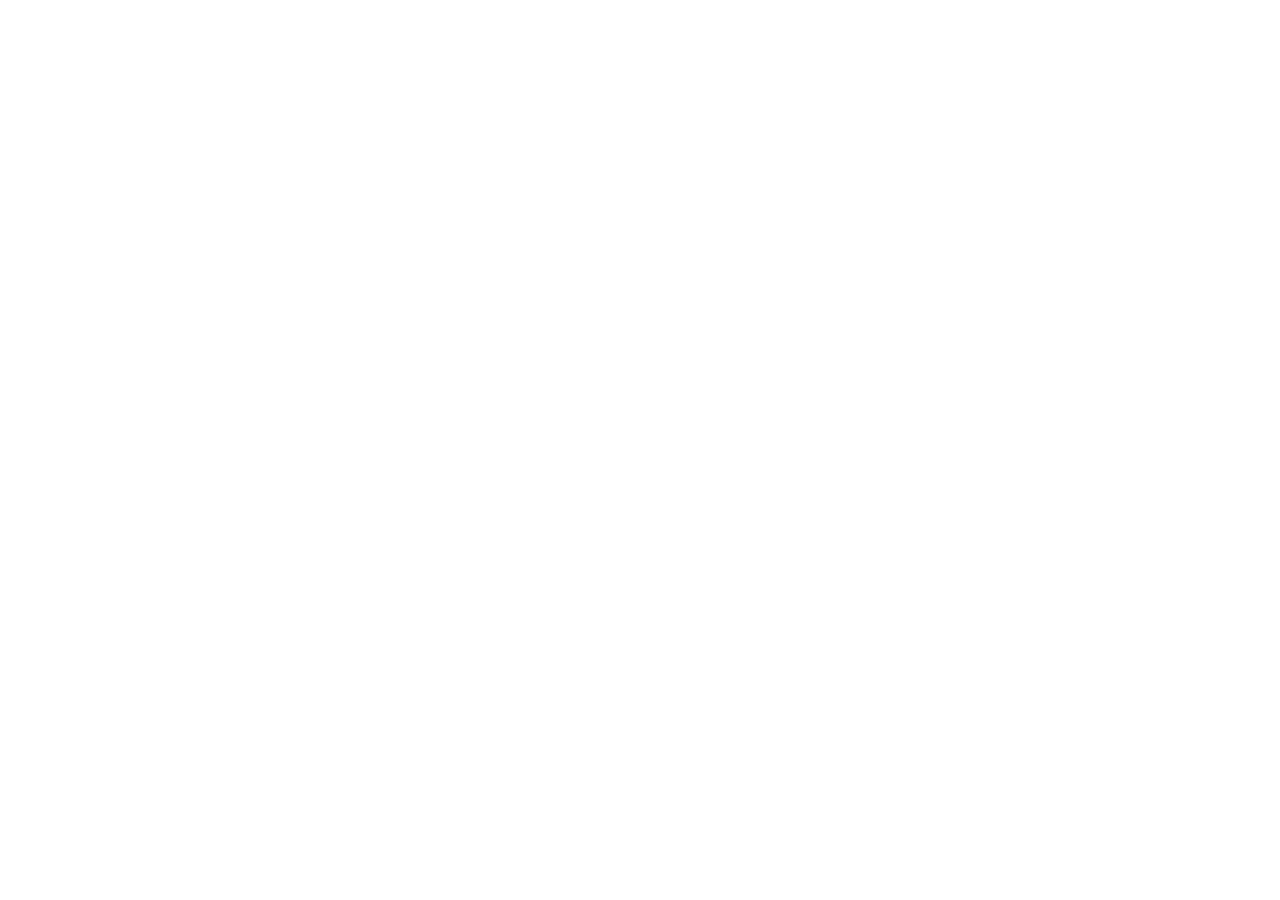
==== index.html @ b5f48799 "Initial commit" ====
<!DOCTYPE html>
<html lang="en">
  <head>
    <meta charset="UTF-8" />
    <meta name="viewport" content="width=device-width, initial-scale=1.0" />
    <!-- CSS -->
    <link rel="stylesheet" href="./css/main.css" />
    <title>Document</title>
  </head>
  <body>
    <h1 class="visually-hidden">Simple-starter</h1>
    <header class="header">
      <div class="container header__container"></div>
    </header>
    <main>
      <section class="hero">
        <div class="container hero__container"></div>
      </section>
    </main>
    <footer class="footer">
      <div class="container footer__container"></div>
    </footer>
    <script src="./main.js"></script>
  </body>
</html>
---- css/main.css ----
.container{width:100%;max-width:1366px;padding:0 0px;margin:0 auto}::-webkit-scrollbar{width:.45rem}::-webkit-scrollbar-track{background-color:var(--white)}::-webkit-scrollbar-thumb{background-color:var(--black)}:root{--white: #ffffff;--black: #000000}::-moz-selection{background-color:var(--black);color:var(--white)}::selection{background-color:var(--black);color:var(--white)}*,*::before,*::after{border:0;margin:0;padding:0;box-sizing:border-box}h1,h2,h3,h4,h5,h6,p{margin:0;padding:0;font-size:inherit;font-family:inherit}ul,ol,li{margin:0;padding:0;list-style:none;list-style-type:none}a{margin:0;padding:0;text-decoration:none;display:inline-block}html{margin:0;padding:0;height:100%;box-sizing:border-box;scroll-behavior:smooth;-webkit-text-size-adjust:100%}body{margin:0;padding:0;min-width:320px;font-family:Arial,Helvetica,sans-serif;font-weight:400;font-style:normal;font-size:16px;height:100%;line-height:1.5;background-color:var(--white);color:var(--black);overflow-x:hidden;text-rendering:optimizeLegibility;-webkit-font-smoothing:antialiased}.visually-hidden{position:absolute;width:1px;height:1px;padding:0;margin:-1px;overflow:hidden;clip:rect(0 0 0 0);white-space:nowrap;border:0}html{line-height:1.15;-webkit-text-size-adjust:100%}body{margin:0}main{display:block}h1{font-size:2em;margin:.67em 0}hr{box-sizing:content-box;height:0;overflow:visible}pre{font-family:monospace,monospace;font-size:1em}a{background-color:rgba(0,0,0,0)}abbr[title]{border-bottom:none;text-decoration:underline;-webkit-text-decoration:underline dotted;text-decoration:underline dotted}b,strong{font-weight:bolder}code,kbd,samp{font-family:monospace,monospace;font-size:1em}small{font-size:80%}sub,sup{font-size:75%;line-height:0;position:relative;vertical-align:baseline}sub{bottom:-0.25em}sup{top:-0.5em}img{border-style:none}button,input,optgroup,select,textarea{font-family:inherit;font-size:100%;line-height:1.15;margin:0}button,input{overflow:visible}button,select{text-transform:none}button,[type=button],[type=reset],[type=submit]{-webkit-appearance:button}button::-moz-focus-inner,[type=button]::-moz-focus-inner,[type=reset]::-moz-focus-inner,[type=submit]::-moz-focus-inner{border-style:none;padding:0}button:-moz-focusring,[type=button]:-moz-focusring,[type=reset]:-moz-focusring,[type=submit]:-moz-focusring{outline:1px dotted ButtonText}fieldset{padding:.35em .75em .625em}legend{box-sizing:border-box;color:inherit;display:table;max-width:100%;padding:0;white-space:normal}progress{vertical-align:baseline}textarea{overflow:auto}[type=checkbox],[type=radio]{box-sizing:border-box;padding:0}[type=number]::-webkit-inner-spin-button,[type=number]::-webkit-outer-spin-button{height:auto}[type=search]{-webkit-appearance:textfield;outline-offset:-2px}[type=search]::-webkit-search-decoration{-webkit-appearance:none}::-webkit-file-upload-button{-webkit-appearance:button;font:inherit}details{display:block}summary{display:list-item}template{display:none}[hidden]{display:none}/*# sourceMappingURL=main.css.map */
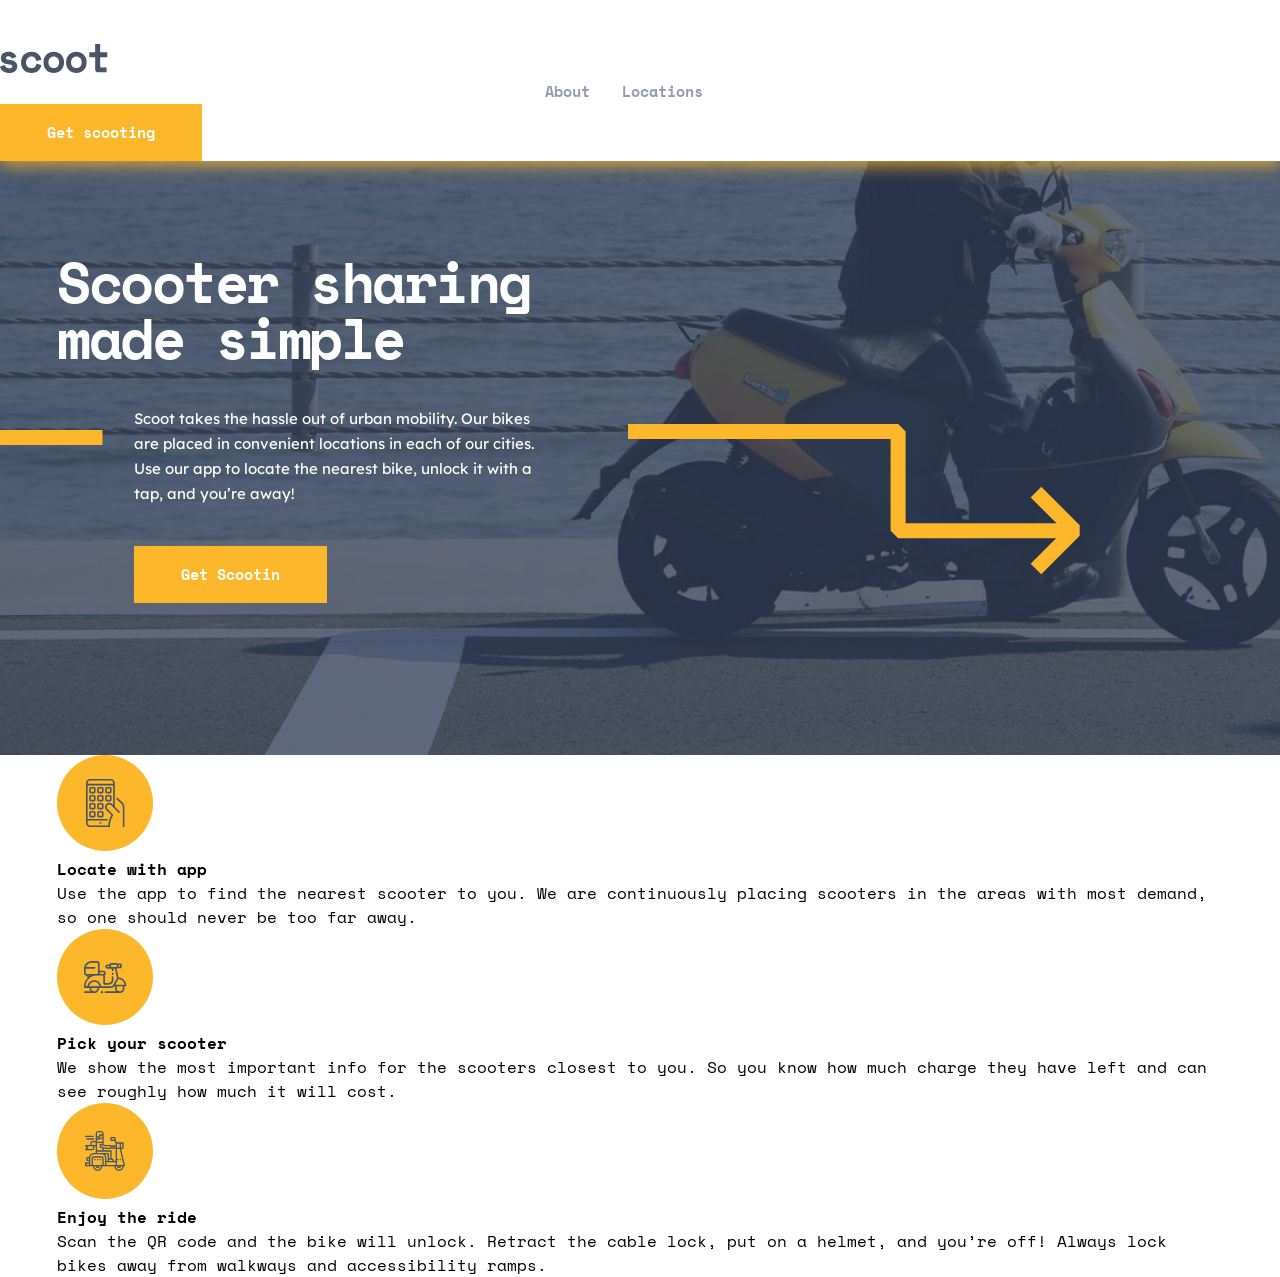
==== commit 1f064757: "first commit (20.02.2026/11:21)" ====
--- a/index.html
+++ b/index.html
@@ -1,20 +1,125 @@
-<!DOCTYPE html>
+<!doctype html>
 <html lang="en">
   <head>
     <meta charset="UTF-8" />
     <meta name="viewport" content="width=device-width, initial-scale=1.0" />
     <!-- CSS -->
     <link rel="stylesheet" href="./css/main.css" />
-    <title>Document</title>
+    <title>scoot</title>
   </head>
   <body>
     <h1 class="visually-hidden">Simple-starter</h1>
     <header class="header">
-      <div class="container header__container"></div>
+      <div class="container header__container">
+        <button class="header__test-button">
+          <img class="header__test-button-icon"
+           src="./icons/open__burger.svg"
+            alt="test__button-image">
+        </button>
+      </div class="header__left-box">
+      <a class="header__logo-link" href="#">
+        <img class="header__logo-image"
+         src="./icons/dark__logo.svg"
+          alt="dark__logo">
+      </a>
+      <nav class="header__nav">
+        <ul class="header__list">
+          <li class="header__lists">
+            <a class="header__links" href="#">
+              <p class="header__links-texts">About</p>
+            </a>
+          </li>
+          <li class="header__lists">
+            <a class="header__links" href="#">
+              <p class="header__links-texts">Locations</p>
+            </a>
+          </li>
+          <li class="header__lists">
+            <a class="header__links" href="#">
+              <p class="header__links-texts"></p>
+            </a>
+          </li>
+        </ul>
+      </nav>
+      <div>
+        <button class="header__button">Get scooting</button>
+        <div class="header__mb-buttons">
+          <button class="header__open-burger">
+            <img class="header__open-burgerr-icon"
+             src="./icons/open__burger.svg" alt="open-burger">
+          </button>
+          <button class="header__close-burger">
+            <img class="header__close-burger-icon" src="./icons/close__burger.svg" alt="close-burger">
+          </button>
+        </div>
+      </div>
+      <div class="header__mb-div">
+        <nav class="header__mb-nav">
+          <ul class="header__mb-list">
+            <li class="header__mb-lists">
+              <a class="header__mb-links" href="#">
+                <p class="header__mb-links-texts">About</p>
+              </a>
+            </li>
+            <li class="header__mb-lists">
+              <a class="header__mb-links" href="#">
+                <p class="header__mb-links-texts">Location</p>
+              </a>
+            </li>
+            <li class="header__mb-lists">
+              <a class="header__mb-links" href="#">
+                <p class="header__mb-links-texts">Careers</p>
+              </a>
+            </li>
+          </ul>
+          <button class="header__mb-button">Get Scootin</button>
+        </nav>
+      </div>
     </header>
     <main>
+      
       <section class="hero">
-        <div class="container hero__container"></div>
+        <div class="container hero__container">
+          <div class="hero__box">
+            <h2 class="hero__title">Scooter sharing made simple</h2>
+            <div class="hero__mini-box">
+              <p class="hero__text">
+                Scoot takes the hassle out of urban mobility. Our bikes are
+                placed in convenient locations in each of our cities. Use our
+                app to locate the nearest bike, unlock it with a tap, and you’re
+                away!
+              </p>
+              <button class="hero__button">Get Scootin</button>
+            </div>
+          </div>
+        </div>
+      </section>
+      <section class="category">
+        <div class="container category__container">
+          <div class="category__box">
+            <img class="category__image" src="./images/Group 8.svg" alt="category__image">
+            <div class="category__mini-boxes">
+              <h4 class="category__title">Locate with app</h4>
+              <p class="category__title-text">Use the app to find the nearest scooter to you. We are continuously placing scooters in the areas with most demand, so one should never be too far away. 
+
+              </p>
+            </div>
+            <div class="category__box">
+            <img class="category__image" src="./images/Group 9.svg" alt="category__image">
+            <div class="category__mini-boxes">
+              <h4 class="category__title">Pick your scooter</h4>
+              <p class="category__title-text">We show the most important info for the scooters closest to you. So you know how much charge they have left and can see roughly how much it will cost.</p>
+            </div>
+            <div class="category__box">
+            <img class="category__image" src="./images/Group 10.svg" alt="category__image">
+            <div class="category__mini-boxes">
+              <h4 class="category__title">Enjoy the ride</h4>
+              <p class="category__title-text">Scan the QR code and the bike will unlock. Retract the cable lock, put on a helmet, and you’re off! Always lock bikes away from walkways and accessibility ramps.</p>
+            </div>
+          </div>
+        </div>
+      
+
       </section>
     </main>
     <footer class="footer">
--- a/css/main.css
+++ b/css/main.css
@@ -1 +1 @@
-.container{width:100%;max-width:1366px;padding:0 0px;margin:0 auto}::-webkit-scrollbar{width:.45rem}::-webkit-scrollbar-track{background-color:var(--white)}::-webkit-scrollbar-thumb{background-color:var(--black)}:root{--white: #ffffff;--black: #000000}::-moz-selection{background-color:var(--black);color:var(--white)}::selection{background-color:var(--black);color:var(--white)}*,*::before,*::after{border:0;margin:0;padding:0;box-sizing:border-box}h1,h2,h3,h4,h5,h6,p{margin:0;padding:0;font-size:inherit;font-family:inherit}ul,ol,li{margin:0;padding:0;list-style:none;list-style-type:none}a{margin:0;padding:0;text-decoration:none;display:inline-block}html{margin:0;padding:0;height:100%;box-sizing:border-box;scroll-behavior:smooth;-webkit-text-size-adjust:100%}body{margin:0;padding:0;min-width:320px;font-family:Arial,Helvetica,sans-serif;font-weight:400;font-style:normal;font-size:16px;height:100%;line-height:1.5;background-color:var(--white);color:var(--black);overflow-x:hidden;text-rendering:optimizeLegibility;-webkit-font-smoothing:antialiased}.visually-hidden{position:absolute;width:1px;height:1px;padding:0;margin:-1px;overflow:hidden;clip:rect(0 0 0 0);white-space:nowrap;border:0}html{line-height:1.15;-webkit-text-size-adjust:100%}body{margin:0}main{display:block}h1{font-size:2em;margin:.67em 0}hr{box-sizing:content-box;height:0;overflow:visible}pre{font-family:monospace,monospace;font-size:1em}a{background-color:rgba(0,0,0,0)}abbr[title]{border-bottom:none;text-decoration:underline;-webkit-text-decoration:underline dotted;text-decoration:underline dotted}b,strong{font-weight:bolder}code,kbd,samp{font-family:monospace,monospace;font-size:1em}small{font-size:80%}sub,sup{font-size:75%;line-height:0;position:relative;vertical-align:baseline}sub{bottom:-0.25em}sup{top:-0.5em}img{border-style:none}button,input,optgroup,select,textarea{font-family:inherit;font-size:100%;line-height:1.15;margin:0}button,input{overflow:visible}button,select{text-transform:none}button,[type=button],[type=reset],[type=submit]{-webkit-appearance:button}button::-moz-focus-inner,[type=button]::-moz-focus-inner,[type=reset]::-moz-focus-inner,[type=submit]::-moz-focus-inner{border-style:none;padding:0}button:-moz-focusring,[type=button]:-moz-focusring,[type=reset]:-moz-focusring,[type=submit]:-moz-focusring{outline:1px dotted ButtonText}fieldset{padding:.35em .75em .625em}legend{box-sizing:border-box;color:inherit;display:table;max-width:100%;padding:0;white-space:normal}progress{vertical-align:baseline}textarea{overflow:auto}[type=checkbox],[type=radio]{box-sizing:border-box;padding:0}[type=number]::-webkit-inner-spin-button,[type=number]::-webkit-outer-spin-button{height:auto}[type=search]{-webkit-appearance:textfield;outline-offset:-2px}[type=search]::-webkit-search-decoration{-webkit-appearance:none}::-webkit-file-upload-button{-webkit-appearance:button;font:inherit}details{display:block}summary{display:list-item}template{display:none}[hidden]{display:none}/*# sourceMappingURL=main.css.map */+.container{width:100%;max-width:1266px;padding:0 50px;margin:0 auto}.header{box-shadow:rgba(252,182,43,.753) 0px 5px 15px;z-index:1111;top:0;position:fixed;width:100%;background-color:#fff}.header__container{padding-top:22px;padding-bottom:22px;display:flex;flex-direction:row;justify-content:space-between;align-items:center}.header__test-button{opacity:0;display:none;border:none;outline:none;background:none}.header__test-button-icon{width:20px;height:16px;display:none}.header__left-box{display:flex;flex-direction:row;justify-content:center;align-items:center;gap:58.18px}.header__logo-link{transition:100ms ease all}.header__logo-link:active{transition:100ms ease all;opacity:.5}.header__logo-image{width:107.82px;height:28.56px;display:block}.header__nav{display:block}.header__list{display:flex;flex-direction:row;justify-content:center;align-items:center;gap:32px}.header__links-texts{font-family:"Space Mono";font-weight:bold;font-size:15px;line-height:25px;letter-spacing:0px;color:#939caa}.header__button{padding:14px 45px;background-color:#fcb72b;color:#fff;font-family:"Space Mono";font-weight:bold;font-size:15px;line-height:25px;border:2px solid #fcb72b;letter-spacing:0px;cursor:pointer;display:flex;flex-direction:row;justify-content:center;align-items:center;transition:100ms ease all}.header__button:active{transition:100ms ease all;color:#fcb72b;background-color:inherit}.header__mb-buttons{display:none}.header__open-burger{display:none;border:none;outline:none;background:none}.header__open-burger-icon{width:20px;height:16px;display:none}.header__close-burger{display:none;border:none;outline:none;background:none}.header__close-burger-icon{display:none}.header__mb-nav{display:none}.header__mb-list{display:none}.header__mb-lists{display:none}.header__mb-links{display:none}.header__mb-links-texts{display:none}.header__mb-button{display:none}@media(max-width: 1024px){.header{box-shadow:rgba(252,182,43,.753) 0px 5px 15px;z-index:1111;top:0;position:fixed;width:100%;background-color:#fff}.header__container{padding-top:22px;padding-bottom:22px;padding-left:39px;padding-right:39px;display:flex;flex-direction:row;justify-content:space-between;align-items:center}.header__test-button{opacity:0;display:none;border:none;outline:none;background:none}.header__test-button-icon{width:20px;height:16px;display:none}.header__left-box{display:flex;flex-direction:row;justify-content:center;align-items:center;gap:58.18px}.header__logo-link{transition:100ms ease all}.header__logo-link:active{transition:100ms ease all;opacity:.5}.header__logo-image{width:107.82px;height:28.56px;display:block}.header__nav{display:block}.header__list{display:flex;flex-direction:row;justify-content:center;align-items:center;gap:32px}.header__links-texts{font-family:"Space Mono";font-weight:bold;font-size:15px;line-height:25px;letter-spacing:0px;color:#939caa}.header__button{padding:14px 45px;background-color:#fcb72b;color:#fff;font-family:"Space Mono";font-weight:bold;font-size:15px;line-height:25px;border:2px solid #fcb72b;letter-spacing:0px;cursor:pointer;display:flex;flex-direction:row;justify-content:center;align-items:center;transition:100ms ease all}.header__button:active{transition:100ms ease all;color:#fcb72b;background-color:inherit}.header__mb-buttons{display:none}.header__open-burger{display:none;border:none;outline:none;background:none}.header__open-burger-icon{width:20px;height:16px;display:none}.header__close-burger{display:none;border:none;outline:none;background:none}.header__close-burger-icon{display:none}.header__mb-nav{display:none}.header__mb-list{display:none}.header__mb-lists{display:none}.header__mb-links{display:none}.header__mb-links-texts{display:none}.header__mb-button{display:none}}@media(max-width: 767px){.header{box-shadow:rgba(252,182,43,.753) 0px 5px 15px;z-index:1111;top:0;position:fixed;width:100%;background-color:#fff}.header__container{padding-top:22px;padding-bottom:22px;padding-left:24px;padding-right:24px;display:flex;flex-direction:row-reverse;justify-content:space-between;align-items:center}.header__test-button{opacity:0;display:block;border:none;outline:none;background:none}.header__test-button-icon{width:20px;height:16px;display:block}.header__logo-link{transition:100ms ease all}.header__logo-link:active{transition:100ms ease all;opacity:.5}.header__logo-image{width:75.5px;height:20px;display:block}.header__nav{display:none}.header__list{display:none}.header__lists{display:none}.header__links{display:none}.header__links-texts{display:none}.header__button{display:none}.header__mb-buttons{display:block}.header__open-burger{display:block;border:none;outline:none;background:none}.header__open-burger-icon{width:20px;height:16px;display:block}.header__close-burger{display:none;border:none;outline:none;background:none}.header__close-burger-icon{width:20px;height:16px;display:block}.header__mb-div{transition:350ms ease all;z-index:-1;width:100%;height:100vh;position:fixed;top:64px;transform:translateX(-100%);backdrop-filter:blur(5px);background:rgba(0,0,0,.5)}.header__mb-div.active{transition:350ms ease all;transform:translateX(0px)}.header__mb-nav{transition:500ms ease all;z-index:3;display:flex;flex-direction:column;justify-content:space-between;align-items:start;position:fixed;padding:64px 32px 104px 32px;z-index:2;top:0px;left:0;width:85%;height:100vh;background-color:#333a44}.header__mb-list{display:flex;flex-direction:column;justify-content:start;align-items:start;gap:24px}.header__mb-lists{display:block}.header__mb-links{display:block}.header__mb-links-texts{font-family:"Space Mono";font-weight:bold;font-size:18px;line-height:25px;letter-spacing:0px;display:block;color:#e5ecf4}.header__mb-button{display:block;padding:14px 45px;background-color:#fcb72b;color:#fff;font-family:"Space Mono";font-weight:bold;font-size:15px;line-height:25px;border:2px solid #fcb72b;letter-spacing:0px;cursor:pointer;display:flex;flex-direction:row;justify-content:center;align-items:center;transition:100ms ease all}.header__mb-button:active{transition:100ms ease all;color:#fcb72b;background-color:inherit}}.hero{width:100%;margin-top:101px;background-image:url("../../images/hero__background.jpg");background-position:top right;background-repeat:no-repeat;background-size:cover;padding-top:153px;padding-bottom:152px;position:relative;z-index:2}.hero::after{z-index:-1;position:absolute;content:"";display:inline-block;width:203px;height:15px;bottom:310px;left:-70px;background-image:url("../../icons/hero__path.svg");background-repeat:no-repeat;background-size:cover}.hero::before{z-index:-1;position:absolute;content:"";display:inline-block;width:452px;height:151px;bottom:180px;right:300px;background-image:url("../../icons/hero__vector.svg");background-repeat:no-repeat;background-size:cover}.hero__container{display:flex;flex-direction:column;justify-content:center;align-items:start}.hero__box{width:477px;display:flex;flex-direction:column;justify-content:center;align-items:start;gap:40px}.hero__title{font-family:"Space Mono";width:477px;text-align:start;font-size:56px;line-height:56px;letter-spacing:-2.5px;color:#fff}.hero__mini-box{margin-left:auto;display:flex;flex-direction:column;justify-content:center;align-items:start;gap:40px}.hero__text{font-family:"Lexend Deca";width:400px;text-align:start;font-size:15px;line-height:25px;letter-spacing:0px;color:#fff}.hero__button{padding:14px 45px;background-color:#fcb72b;color:#fff;font-family:"Space Mono";font-weight:bold;font-size:15px;line-height:25px;border:2px solid #fcb72b;letter-spacing:0px;cursor:pointer;display:flex;flex-direction:row;justify-content:center;align-items:center;transition:100ms ease all}.hero__button:active{transition:100ms ease all;color:#fcb72b;background-color:inherit}@media(max-width: 1300px){.hero{width:100%;margin-top:101px;background-image:url("../../images/hero__background.jpg");background-position:top right;background-repeat:no-repeat;background-size:cover;padding-top:153px;padding-bottom:152px;position:relative;z-index:2}.hero::after{z-index:-1;position:absolute;content:"";display:inline-block;width:203px;height:15px;bottom:310px;left:-100px;background-image:url("../../icons/hero__path.svg");background-repeat:no-repeat;background-size:cover}.hero::before{z-index:-1;position:absolute;content:"";display:inline-block;width:452px;height:151px;bottom:180px;right:200px;background-image:url("../../icons/hero__vector.svg");background-repeat:no-repeat;background-size:cover}.hero__container{display:flex;flex-direction:column;justify-content:center;align-items:start}.hero__box{width:477px;display:flex;flex-direction:column;justify-content:center;align-items:start;gap:40px}.hero__title{font-family:"Space Mono";width:477px;text-align:start;font-size:56px;line-height:56px;letter-spacing:-2.5px;color:#fff}.hero__mini-box{margin-left:auto;display:flex;flex-direction:column;justify-content:center;align-items:start;gap:40px}.hero__text{font-family:"Lexend Deca";width:400px;text-align:start;font-size:15px;line-height:25px;letter-spacing:0px;color:#fff}.hero__button{padding:14px 45px;background-color:#fcb72b;color:#fff;font-family:"Space Mono";font-weight:bold;font-size:15px;line-height:25px;border:2px solid #fcb72b;letter-spacing:0px;cursor:pointer;display:flex;flex-direction:row;justify-content:center;align-items:center;transition:100ms ease all}.hero__button:active{transition:100ms ease all;color:#fcb72b;background-color:inherit}}@media(max-width: 1200px){.hero{width:100%;margin-top:101px;background-image:url("../../images/hero__background.jpg");background-position:top right;background-repeat:no-repeat;background-size:cover;padding-top:153px;padding-bottom:152px;position:relative;z-index:2}.hero::after{z-index:-1;position:absolute;content:"";display:inline-block;width:203px;height:15px;bottom:310px;left:-100px;background-image:url("../../icons/hero__path.svg");background-repeat:no-repeat;background-size:cover}.hero::before{z-index:-1;position:absolute;content:"";display:inline-block;width:452px;height:151px;bottom:180px;right:200px;background-image:url("../../icons/hero__vector.svg");background-repeat:no-repeat;background-size:cover}.hero__container{display:flex;flex-direction:column;justify-content:center;align-items:start}.hero__box{width:477px;display:flex;flex-direction:column;justify-content:center;align-items:start;gap:40px}.hero__title{font-family:"Space Mono";width:477px;text-align:start;font-size:56px;line-height:56px;letter-spacing:-2.5px;color:#fff}.hero__mini-box{margin-left:auto;display:flex;flex-direction:column;justify-content:center;align-items:start;gap:40px}.hero__text{font-family:"Lexend Deca";width:400px;text-align:start;font-size:15px;line-height:25px;letter-spacing:0px;color:#fff}.hero__button{padding:14px 45px;background-color:#fcb72b;color:#fff;font-family:"Space Mono";font-weight:bold;font-size:15px;line-height:25px;border:2px solid #fcb72b;letter-spacing:0px;cursor:pointer;display:flex;flex-direction:row;justify-content:center;align-items:center;transition:100ms ease all}.hero__button:active{transition:100ms ease all;color:#fcb72b;background-color:inherit}}@media(max-width: 1100px){.hero{width:100%;margin-top:101px;background-image:url("../../images/hero__background.jpg");background-position:top right;background-repeat:no-repeat;background-size:cover;padding-top:153px;padding-bottom:152px;position:relative;z-index:2}.hero::after{z-index:-1;position:absolute;content:"";display:inline-block;width:203px;height:15px;bottom:310px;left:-100px;background-image:url("../../icons/hero__path.svg");background-repeat:no-repeat;background-size:cover}.hero::before{z-index:-1;position:absolute;content:"";display:inline-block;width:452px;height:151px;bottom:180px;right:20px;background-image:url("../../icons/hero__vector.svg");background-repeat:no-repeat;background-size:cover}.hero__container{display:flex;flex-direction:column;justify-content:center;align-items:start}.hero__box{width:477px;display:flex;flex-direction:column;justify-content:center;align-items:start;gap:40px}.hero__title{font-family:"Space Mono";width:477px;text-align:start;font-size:56px;line-height:56px;letter-spacing:-2.5px;color:#fff}.hero__mini-box{margin-left:auto;display:flex;flex-direction:column;justify-content:center;align-items:start;gap:40px}.hero__text{font-family:"Lexend Deca";width:400px;text-align:start;font-size:15px;line-height:25px;letter-spacing:0px;color:#fff}.hero__button{padding:14px 45px;background-color:#fcb72b;color:#fff;font-family:"Space Mono";font-weight:bold;font-size:15px;line-height:25px;border:2px solid #fcb72b;letter-spacing:0px;cursor:pointer;display:flex;flex-direction:row;justify-content:center;align-items:center;transition:100ms ease all}.hero__button:active{transition:100ms ease all;color:#fcb72b;background-color:inherit}}@media(max-width: 1024px){.hero{width:100%;margin-top:101px;background-image:url("../../images/hero__tb-background.jpg");background-position:top right;background-repeat:no-repeat;background-size:cover;padding-top:137px;padding-bottom:217px;position:relative}.hero::after{z-index:1;position:absolute;content:"";display:none;width:203px;height:15px;top:0;left:0;background-image:url("../../icons/hero__path.svg");background-repeat:no-repeat;background-size:cover}.hero::before{z-index:1;position:absolute;content:"";display:inline-block;width:325px;height:151px;bottom:40px;left:0;background-image:url("../../icons/hero__tb-vector.svg");background-repeat:no-repeat;background-size:cover}.hero__container{display:flex;flex-direction:column;justify-content:center;align-items:center;padding-left:39px;padding-right:39px}.hero__box{width:100%;display:flex;flex-direction:column;justify-content:center;align-items:center;gap:24px}.hero__title{font-family:"Space Mono";width:573px;text-align:center;font-size:56px;line-height:56px;letter-spacing:-2.5px;color:#fff}.hero__mini-box{width:100%;display:flex;flex-direction:column;justify-content:center;align-items:center;gap:32px}.hero__text{font-family:"Lexend Deca";width:573px;text-align:center;font-size:15px;line-height:25px;letter-spacing:0px;color:#fff}.hero__button{padding:14px 45px;background-color:#fcb72b;color:#fff;font-family:"Space Mono";font-weight:bold;font-size:15px;line-height:25px;border:2px solid #fcb72b;letter-spacing:0px;cursor:pointer;display:flex;flex-direction:row;justify-content:center;align-items:center;transition:100ms ease all}.hero__button:active{transition:100ms ease all;color:#fcb72b;background-color:inherit}}@media(max-width: 767px){.hero{width:100%;margin-top:64px;background-image:url("../../images/hero__mb-background.jpg");background-position:top right;background-repeat:no-repeat;background-size:cover;padding-top:115px;padding-bottom:179px;position:relative}.hero::after{position:absolute;content:"";display:none;width:203px;height:15px;top:0;left:0;background-image:url("../../icons/hero__path.svg");background-repeat:no-repeat;background-size:cover}.hero::before{position:absolute;content:"";display:inline-block;width:140px;height:151px;bottom:34px;left:0;background-image:url("../../icons/hero__mb-vector.svg");background-repeat:no-repeat;background-size:cover}.hero__container{display:flex;flex-direction:column;justify-content:center;align-items:center;padding-left:24px;padding-right:24px}.hero__box{display:flex;flex-direction:column;justify-content:center;align-items:center;gap:24px}.hero__title{width:100%;font-family:"Space Mono";text-align:center;font-size:40px;line-height:40px;letter-spacing:-1.79px;color:#fff}.hero__mini-box{display:flex;flex-direction:column;justify-content:center;align-items:center;gap:34px}.hero__text{font-family:"Lexend Deca";width:100%;text-align:center;font-size:15px;line-height:25px;letter-spacing:0px;color:#fff}.hero__button{padding:14px 45px;background-color:#fcb72b;color:#fff;font-family:"Space Mono";font-weight:bold;font-size:15px;line-height:25px;border:2px solid #fcb72b;letter-spacing:0px;cursor:pointer;display:flex;flex-direction:row;justify-content:center;align-items:center;transition:100ms ease all}.hero__button:active{transition:100ms ease all;color:#fcb72b;background-color:inherit}}@media(max-width: 767px){.category__container{padding-left:24px;padding-right:24px;display:flex;flex-direction:column;justify-content:center;align-items:center;gap:48px}.category__box{display:flex;flex-direction:column;justify-content:center;align-items:center;gap:24px}.category__image{width:56px;height:56px}.category__mini-boxes{display:flex;flex-direction:column;justify-content:center;align-items:center;gap:24px}.category__title{font-family:"space mono";font-size:20px;line-height:28px;font-weight:bold;letter-spacing:-0.89px}}::-webkit-scrollbar{width:.45rem}::-webkit-scrollbar-track{background-color:var(--snow)}::-webkit-scrollbar-thumb{background-color:var(--yellow)}:root{--white: #ffffff;--black: #000000;--yellow: #fcb72b;--dark-navy: #495567;--dim-grey: #939caa;--light-grey: #e5ecf4;--snow: #f2f5f9;--light-yellow: #fff4df}::-moz-selection{background-color:var(--yellow);color:var(--white)}::selection{background-color:var(--yellow);color:var(--white)}*,*::before,*::after{border:0;margin:0;padding:0;box-sizing:border-box}h1,h2,h3,h4,h5,h6,p{margin:0;padding:0;font-size:inherit;font-family:inherit}ul,ol,li{margin:0;padding:0;list-style:none;list-style-type:none}a{margin:0;padding:0;text-decoration:none;display:inline-block}html{margin:0;padding:0;height:100%;box-sizing:border-box;scroll-behavior:smooth;-webkit-text-size-adjust:100%}body{margin:0;padding:0;min-width:320px;font-family:"Space Mono","Lexend Deca";font-weight:400;font-style:normal;font-size:16px;height:100%;line-height:1.5;background-color:var(--white);color:var(--black);overflow-x:hidden;text-rendering:optimizeLegibility;-webkit-font-smoothing:antialiased}.visually-hidden{position:absolute;width:1px;height:1px;padding:0;margin:-1px;overflow:hidden;clip:rect(0 0 0 0);white-space:nowrap;border:0}html{line-height:1.15;-webkit-text-size-adjust:100%}body{margin:0}main{display:block}h1{font-size:2em;margin:.67em 0}hr{box-sizing:content-box;height:0;overflow:visible}pre{font-family:monospace,monospace;font-size:1em}a{background-color:rgba(0,0,0,0)}abbr[title]{border-bottom:none;text-decoration:underline;-webkit-text-decoration:underline dotted;text-decoration:underline dotted}b,strong{font-weight:bolder}code,kbd,samp{font-family:monospace,monospace;font-size:1em}small{font-size:80%}sub,sup{font-size:75%;line-height:0;position:relative;vertical-align:baseline}sub{bottom:-0.25em}sup{top:-0.5em}img{border-style:none}button,input,optgroup,select,textarea{font-family:inherit;font-size:100%;line-height:1.15;margin:0}button,input{overflow:visible}button,select{text-transform:none}button,[type=button],[type=reset],[type=submit]{-webkit-appearance:button}button::-moz-focus-inner,[type=button]::-moz-focus-inner,[type=reset]::-moz-focus-inner,[type=submit]::-moz-focus-inner{border-style:none;padding:0}button:-moz-focusring,[type=button]:-moz-focusring,[type=reset]:-moz-focusring,[type=submit]:-moz-focusring{outline:1px dotted ButtonText}fieldset{padding:.35em .75em .625em}legend{box-sizing:border-box;color:inherit;display:table;max-width:100%;padding:0;white-space:normal}progress{vertical-align:baseline}textarea{overflow:auto}[type=checkbox],[type=radio]{box-sizing:border-box;padding:0}[type=number]::-webkit-inner-spin-button,[type=number]::-webkit-outer-spin-button{height:auto}[type=search]{-webkit-appearance:textfield;outline-offset:-2px}[type=search]::-webkit-search-decoration{-webkit-appearance:none}::-webkit-file-upload-button{-webkit-appearance:button;font:inherit}details{display:block}summary{display:list-item}template{display:none}[hidden]{display:none}@font-face{font-display:swap;font-family:"Space Mono";font-style:normal;font-weight:400;src:url("../fonts/space-mono-v17-latin-regular.woff2") format("woff2")}@font-face{font-display:swap;font-family:"Space Mono";font-style:normal;font-weight:700;src:url("../fonts/space-mono-v17-latin-700.woff2") format("woff2")}@font-face{font-display:swap;font-family:"Lexend Deca";font-style:normal;font-weight:400;src:url("../fonts/lexend-deca-v25-latin-regular.woff2") format("woff2")}@font-face{font-display:swap;font-family:"Lexend Deca";font-style:normal;font-weight:500;src:url("../fonts/lexend-deca-v25-latin-500.woff2") format("woff2")}@font-face{font-display:swap;font-family:"Lexend Deca";font-style:normal;font-weight:600;src:url("../fonts/lexend-deca-v25-latin-600.woff2") format("woff2")}@font-face{font-display:swap;font-family:"Lexend Deca";font-style:normal;font-weight:700;src:url("../fonts/lexend-deca-v25-latin-700.woff2") format("woff2")}@font-face{font-display:swap;font-family:"Lexend Deca";font-style:normal;font-weight:800;src:url("../fonts/lexend-deca-v25-latin-800.woff2") format("woff2")}@font-face{font-display:swap;font-family:"Lexend Deca";font-style:normal;font-weight:900;src:url("../fonts/lexend-deca-v25-latin-900.woff2") format("woff2")}/*# sourceMappingURL=main.css.map */
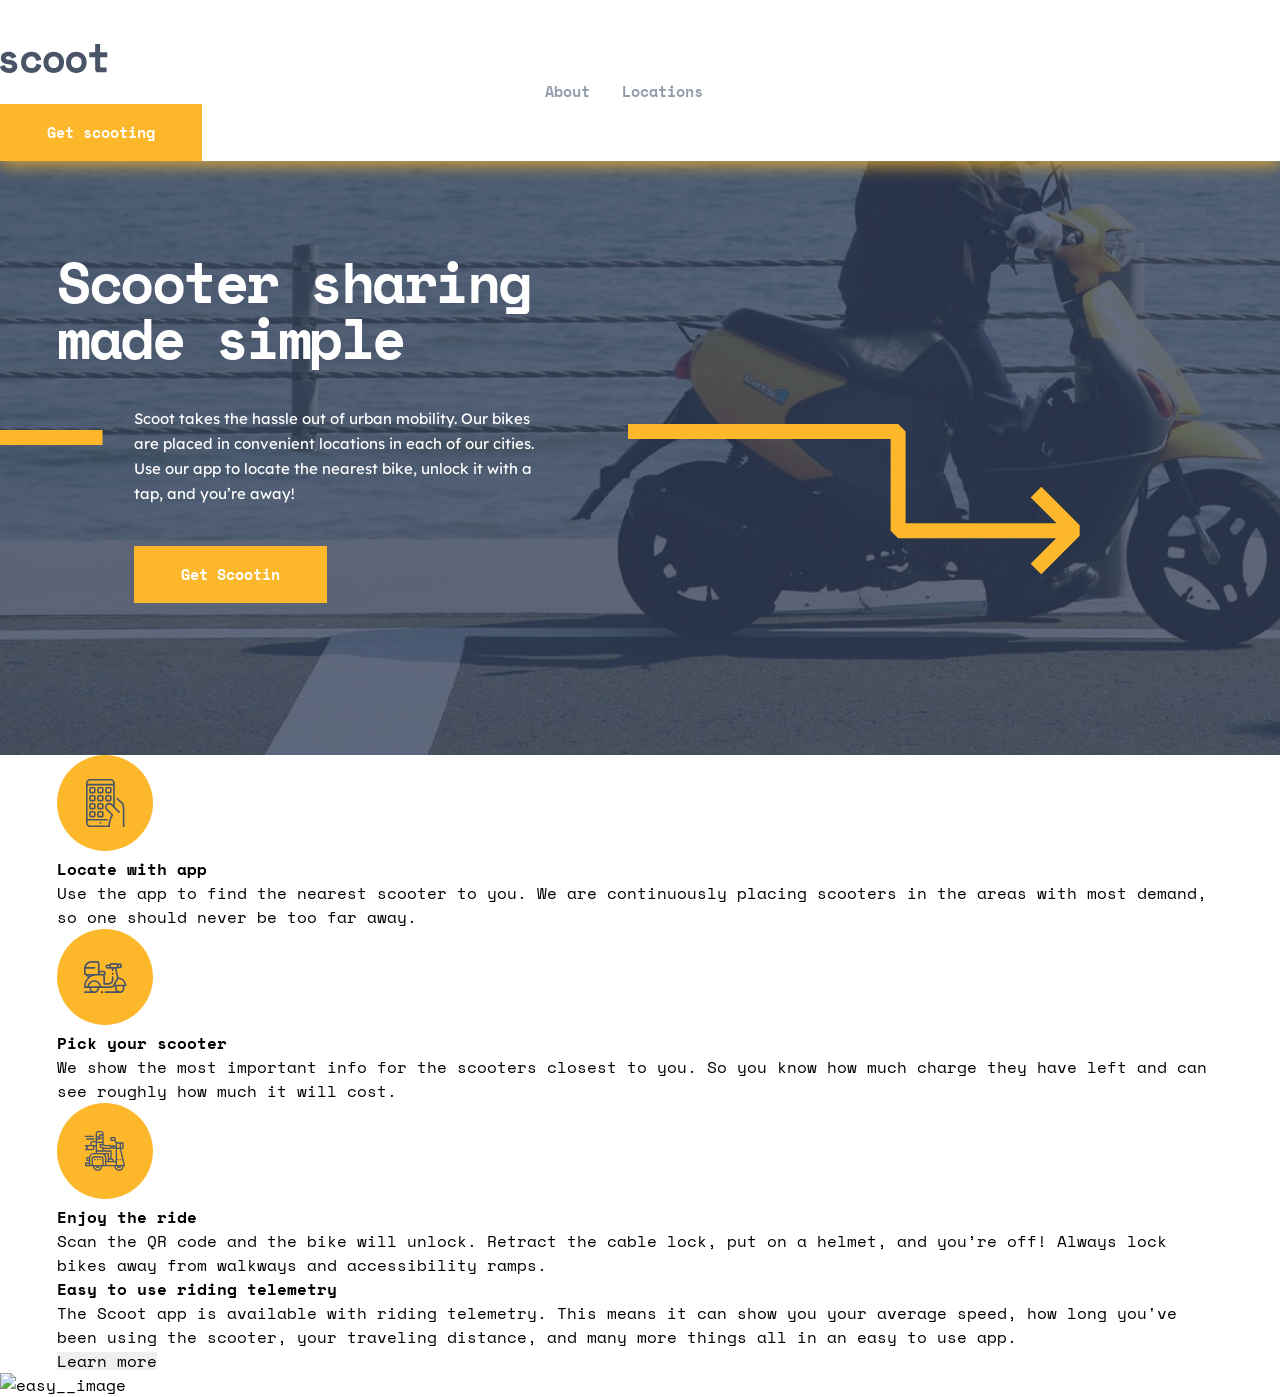
==== commit 51db52cd: "first commit (23.02.2026/11:58)" ====
--- a/index.html
+++ b/index.html
@@ -96,22 +96,22 @@
       </section>
       <section class="category">
         <div class="container category__container">
-          <div class="category__box">
-            <img class="category__image" src="./images/Group 8.svg" alt="category__image">
+          <div class="category__boxs">
+            <img class="category__images" src="./images/Group 8.svg" alt="category__image">
             <div class="category__mini-boxes">
               <h4 class="category__title">Locate with app</h4>
               <p class="category__title-text">Use the app to find the nearest scooter to you. We are continuously placing scooters in the areas with most demand, so one should never be too far away. 
 
               </p>
             </div>
-            <div class="category__box">
-            <img class="category__image" src="./images/Group 9.svg" alt="category__image">
+            <div class="category__boxs">
+            <img class="category__images" src="./images/Group 9.svg" alt="category__image">
             <div class="category__mini-boxes">
               <h4 class="category__title">Pick your scooter</h4>
               <p class="category__title-text">We show the most important info for the scooters closest to you. So you know how much charge they have left and can see roughly how much it will cost.</p>
             </div>
-            <div class="category__box">
-            <img class="category__image" src="./images/Group 10.svg" alt="category__image">
+            <div class="category__boxs">
+            <img class="category__images" src="./images/Group 10.svg" alt="category__image">
             <div class="category__mini-boxes">
               <h4 class="category__title">Enjoy the ride</h4>
               <p class="category__title-text">Scan the QR code and the bike will unlock. Retract the cable lock, put on a helmet, and you’re off! Always lock bikes away from walkways and accessibility ramps.</p>
@@ -121,10 +121,22 @@
       
 
       </section>
+      <section class="easy">
+        <div class="container easy__container">
+          <h2 class="easy__title">Easy to use
+            riding telemetry</h2>
+          <p class="easy__texts">
+            The Scoot app is available with riding telemetry. This means it can show you your average speed, how long you've been using the scooter, your traveling distance, and many more things all in an easy to use app.
+          
+          </p>
+          <button class="easy__button">Learn more</button>
+        </div>
+          <img class="easy__image" src="" alt="easy__image">
+      </section>
     </main>
     <footer class="footer">
       <div class="container footer__container"></div>
     </footer>
-    <script src="./main.js"></script>
+  <script src="./main.js"></script>
   </body>
 </html>
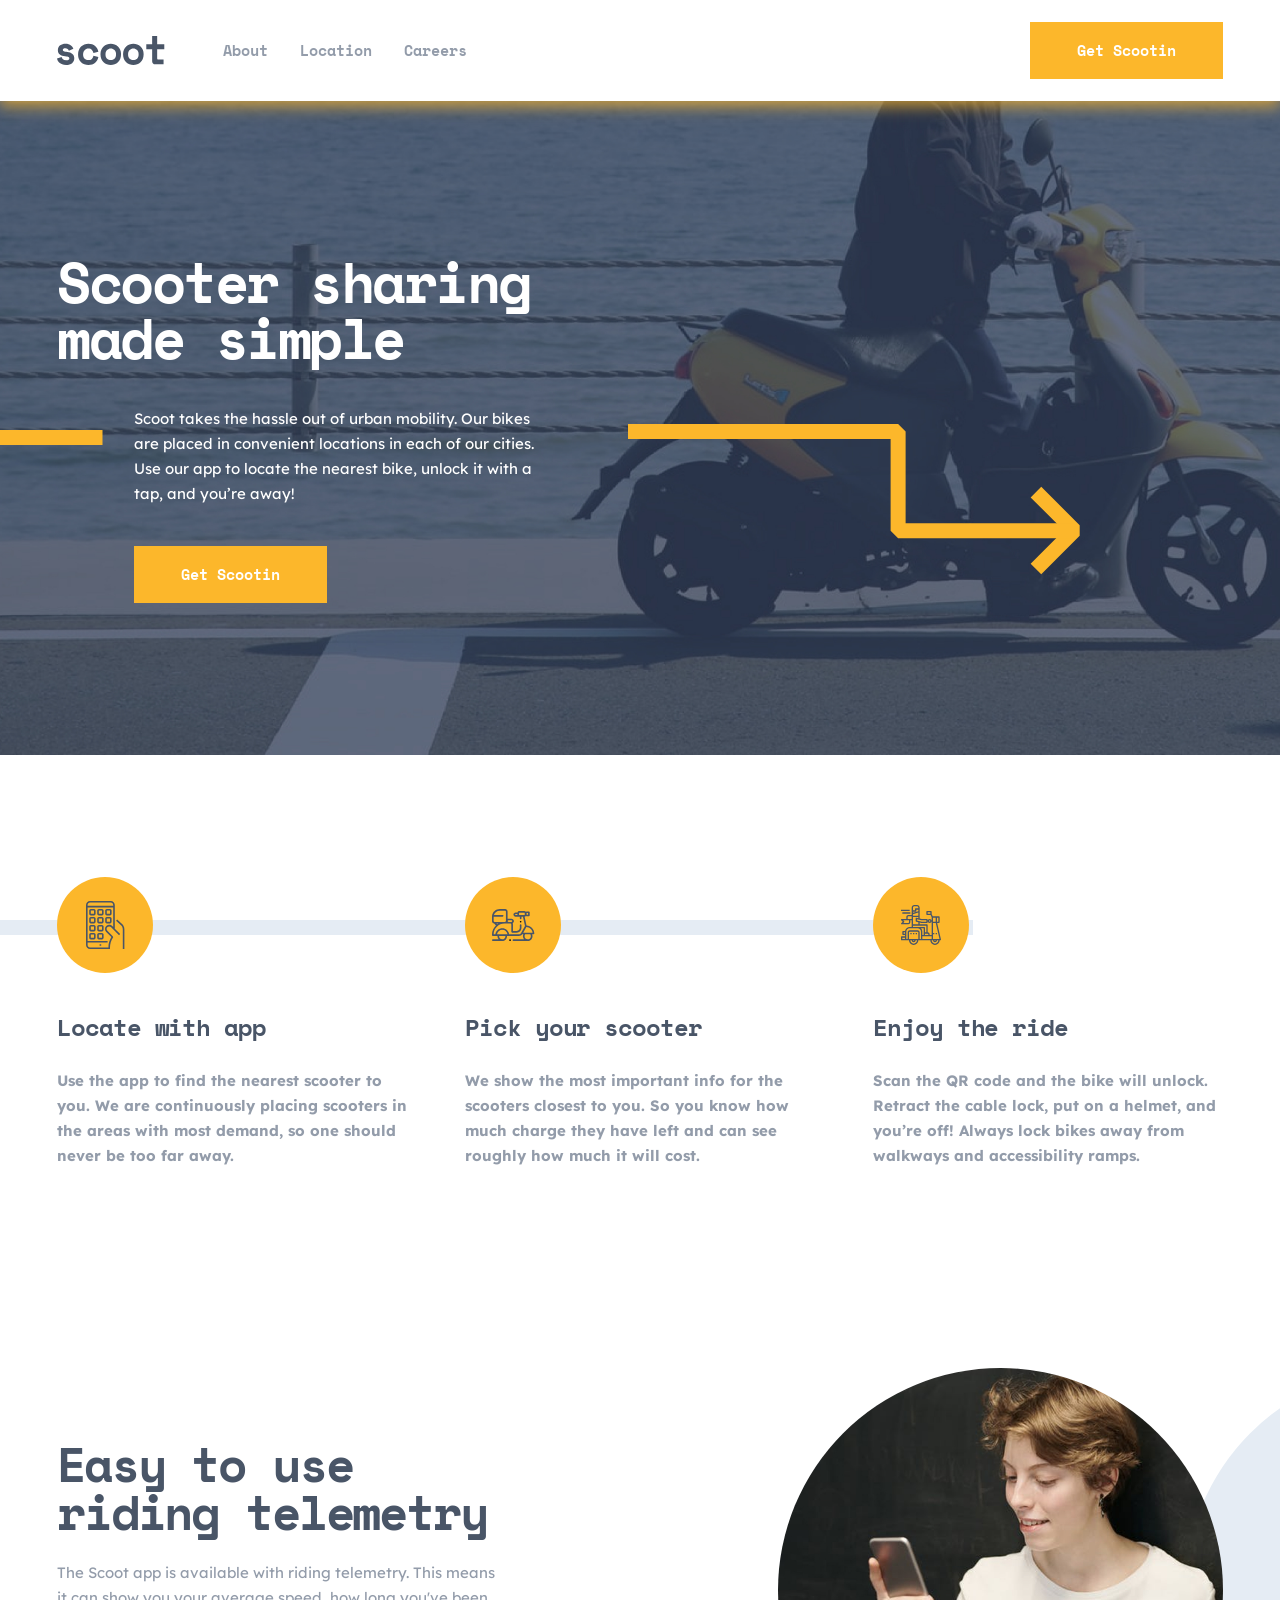
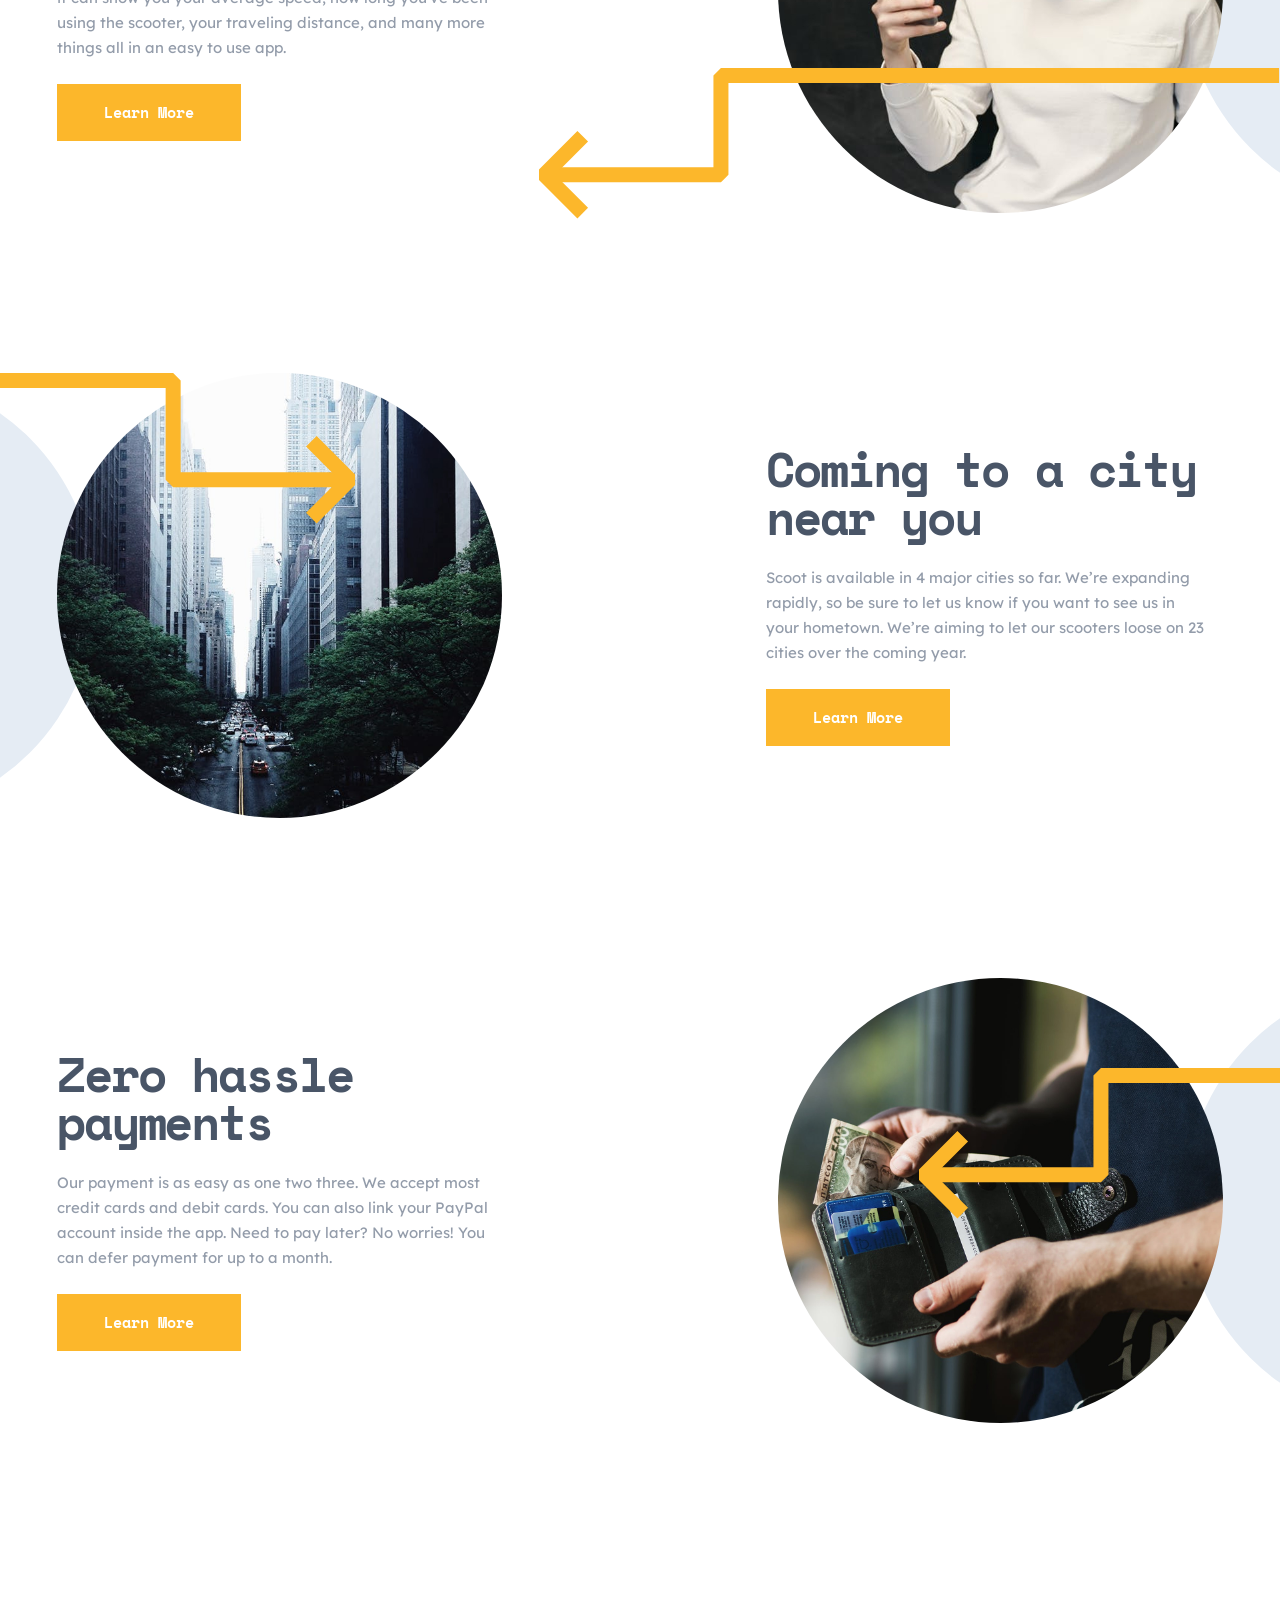
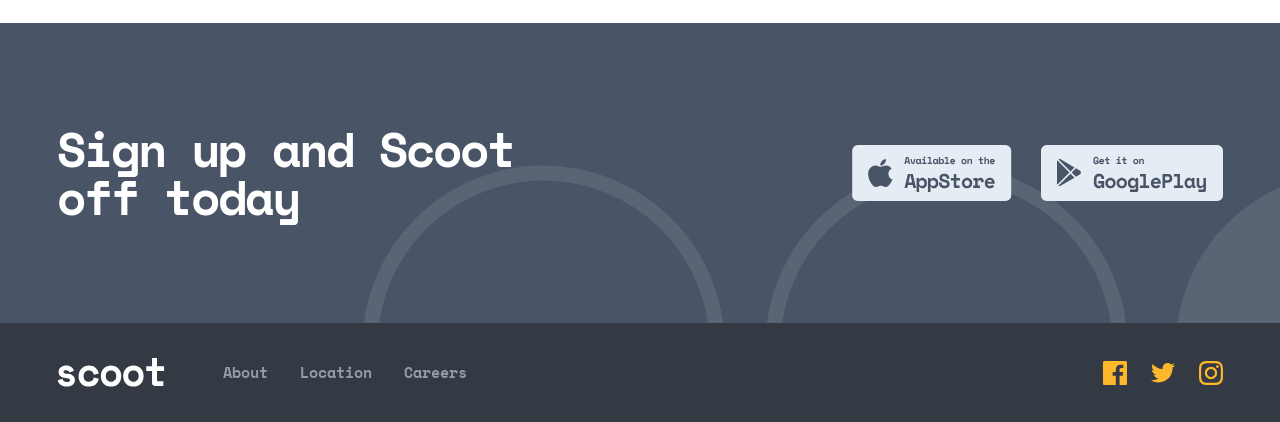
==== commit e58f80a4: "continue...(02.03.2026/12:12)" ====
--- a/index.html
+++ b/index.html
@@ -8,48 +8,59 @@
     <title>scoot</title>
   </head>
   <body>
-    <h1 class="visually-hidden">Simple-starter</h1>
-    <header class="header">
+    <h1 class="visually-hidden">Home page</h1>
+     <header class="header">
       <div class="container header__container">
         <button class="header__test-button">
-          <img class="header__test-button-icon"
-           src="./icons/open__burger.svg"
-            alt="test__button-image">
+          <img
+            class="header__test-button-icon"
+            src="./icons/open__burger.svg"
+            alt="test__button-image"
+          />
         </button>
-      </div class="header__left-box">
-      <a class="header__logo-link" href="#">
-        <img class="header__logo-image"
-         src="./icons/dark__logo.svg"
-          alt="dark__logo">
-      </a>
-      <nav class="header__nav">
-        <ul class="header__list">
-          <li class="header__lists">
-            <a class="header__links" href="#">
-              <p class="header__links-texts">About</p>
-            </a>
-          </li>
-          <li class="header__lists">
-            <a class="header__links" href="#">
-              <p class="header__links-texts">Locations</p>
-            </a>
-          </li>
-          <li class="header__lists">
-            <a class="header__links" href="#">
-              <p class="header__links-texts"></p>
-            </a>
-          </li>
-        </ul>
-      </nav>
-      <div>
-        <button class="header__button">Get scooting</button>
+        <div class="header__left-box">
+          <a class="header__logo-link" href="#">
+            <img
+              class="header__logo-image"
+              src="./icons/dark__logo.svg"
+              alt="dark__logo"
+            />
+          </a>
+          <nav class="header__nav">
+            <ul class="header__list">
+              <li class="header__lists">
+                <a class="header__links" href="./about.html">
+                  <p class="header__links-texts">About</p>
+                </a>
+              </li>
+              <li class="header__lists">
+                <a class="header__links" href="./location.html">
+                  <p class="header__links-texts">Location</p>
+                </a>
+              </li>
+              <li class="header__lists">
+                <a class="header__links" href="./careers.html">
+                  <p class="header__links-texts">Careers</p>
+                </a>
+              </li>
+            </ul>
+          </nav>
+        </div>
+        <button class="header__button">Get Scootin</button>
         <div class="header__mb-buttons">
           <button class="header__open-burger">
-            <img class="header__open-burgerr-icon"
-             src="./icons/open__burger.svg" alt="open-burger">
+            <img
+              class="header__open-burger-icon"
+              src="./icons/open__burger.svg"
+              alt="open__burger"
+            />
           </button>
           <button class="header__close-burger">
-            <img class="header__close-burger-icon" src="./icons/close__burger.svg" alt="close-burger">
+            <img
+              class="header__close-burger-icon"
+              src="./icons/close__burger.svg"
+              alt="close__burger"
+            />
           </button>
         </div>
       </div>
@@ -57,17 +68,17 @@
         <nav class="header__mb-nav">
           <ul class="header__mb-list">
             <li class="header__mb-lists">
-              <a class="header__mb-links" href="#">
+              <a class="header__mb-links" href="./about.html">
                 <p class="header__mb-links-texts">About</p>
               </a>
             </li>
             <li class="header__mb-lists">
-              <a class="header__mb-links" href="#">
+              <a class="header__mb-links" href="./location.html">
                 <p class="header__mb-links-texts">Location</p>
               </a>
             </li>
             <li class="header__mb-lists">
-              <a class="header__mb-links" href="#">
+              <a class="header__mb-links" href="./careers.html">
                 <p class="header__mb-links-texts">Careers</p>
               </a>
             </li>
@@ -77,7 +88,6 @@
       </div>
     </header>
     <main>
-      
       <section class="hero">
         <div class="container hero__container">
           <div class="hero__box">
@@ -94,49 +104,205 @@
           </div>
         </div>
       </section>
-      <section class="category">
+       <section class="category">
         <div class="container category__container">
-          <div class="category__boxs">
-            <img class="category__images" src="./images/Group 8.svg" alt="category__image">
+          <div class="category__boxes">
+            <img
+              class="category__images"
+              src="./icons/category__first-image.svg"
+              alt="icons"
+            />
             <div class="category__mini-boxes">
-              <h4 class="category__title">Locate with app</h4>
-              <p class="category__title-text">Use the app to find the nearest scooter to you. We are continuously placing scooters in the areas with most demand, so one should never be too far away. 
-
+              <h4 class="category__titles">Locate with app</h4>
+              <p class="category__texts">
+                Use the app to find the nearest scooter to you. We are
+                continuously placing scooters in the areas with most demand, so
+                one should never be too far away.
               </p>
             </div>
-            <div class="category__boxs">
-            <img class="category__images" src="./images/Group 9.svg" alt="category__image">
+          </div>
+          <div class="category__boxes">
+            <img
+              class="category__images"
+              src="./icons/category__second-image.svg"
+              alt="icons"
+            />
             <div class="category__mini-boxes">
-              <h4 class="category__title">Pick your scooter</h4>
-              <p class="category__title-text">We show the most important info for the scooters closest to you. So you know how much charge they have left and can see roughly how much it will cost.</p>
+              <h4 class="category__titles">Pick your scooter</h4>
+              <p class="category__texts">
+                We show the most important info for the scooters closest to you.
+                So you know how much charge they have left and can see roughly
+                how much it will cost.
+              </p>
             </div>
-            <div class="category__boxs">
-            <img class="category__images" src="./images/Group 10.svg" alt="category__image">
+          </div>
+          <div class="category__boxes">
+            <img
+              class="category__images"
+              src="./icons/category__third-image.svg"
+              alt="icons"
+            />
             <div class="category__mini-boxes">
-              <h4 class="category__title">Enjoy the ride</h4>
-              <p class="category__title-text">Scan the QR code and the bike will unlock. Retract the cable lock, put on a helmet, and you’re off! Always lock bikes away from walkways and accessibility ramps.</p>
+              <h4 class="category__titles">Enjoy the ride</h4>
+              <p class="category__texts">
+                Scan the QR code and the bike will unlock. Retract the cable
+                lock, put on a helmet, and you’re off! Always lock bikes away
+                from walkways and accessibility ramps.
+              </p>
             </div>
           </div>
         </div>
-      
-
       </section>
       <section class="easy">
         <div class="container easy__container">
-          <h2 class="easy__title">Easy to use
-            riding telemetry</h2>
-          <p class="easy__texts">
-            The Scoot app is available with riding telemetry. This means it can show you your average speed, how long you've been using the scooter, your traveling distance, and many more things all in an easy to use app.
-          
-          </p>
-          <button class="easy__button">Learn more</button>
-        </div>
-          <img class="easy__image" src="" alt="easy__image">
+          <div class="easy__left-box">
+            <h2 class="easy__title">Easy to use riding telemetry</h2>
+            <p class="easy__text">
+              The Scoot app is available with riding telemetry. This means it
+              can show you your average speed, how long you've been using the
+              scooter, your traveling distance, and many more things all in an
+              easy to use app.
+            </p>
+            <button class="easy__button">Learn More</button>
+          </div>
+          <img class="easy__image" src="./images/hero__image.jpg" alt="guy" />
+        </div>
+      </section>
+      <section class="city">
+        <div class="container city__container">
+          <img class="city__image" src="./images/city__image.jpg" alt="city" />
+          <div class="city__left-box">
+            <h2 class="city__title">Coming to a city near you</h2>
+            <p class="city__text">
+              Scoot is available in 4 major cities so far. We’re expanding
+              rapidly, so be sure to let us know if you want to see us in your
+              hometown. We’re aiming to let our scooters loose on 23 cities over
+              the coming year.
+            </p>
+            <button class="city__button">Learn More</button>
+          </div>
+        </div>
+      </section>
+      <section class="zero">
+        <div class="container zero__container">
+          <div class="zero__left-box">
+            <h2 class="zero__title">Zero hassle payments</h2>
+            <p class="zero__text">
+              Our payment is as easy as one two three. We accept most credit
+              cards and debit cards. You can also link your PayPal account
+              inside the app. Need to pay later? No worries! You can defer
+              payment for up to a month.
+            </p>
+            <button class="zero__button">Learn More</button>
+          </div>
+          <img
+            class="zero__image"
+            src="./images/zero__image.jpg"
+            alt="wallet"
+          />
+        </div>
+      </section>
+      <section class="sign">
+        <div class="container sign__container">
+          <h2 class="sign__title">Sign up and Scoot off today</h2>
+          <div class="sign__icon-box">
+            <a
+              class="sign__icon-link"
+              href="https://www.apple.com/app-store/"
+              target="_blank"
+              rel="noopener noreferrer"
+            >
+              <img
+                class="sign__icon-image"
+                src="./icons/appstore.svg"
+                alt="appstore"
+              />
+            </a>
+            <a
+              class="sign__icon-link"
+              href="https://play.google.com/store/games"
+              target="_blank"
+              rel="noopener noreferrer"
+            >
+              <img
+                class="sign__icon-image"
+                src="./icons/playmarket.svg"
+                alt="googleplay"
+              />
+            </a>
+          </div>
+        </div>
       </section>
     </main>
     <footer class="footer">
-      <div class="container footer__container"></div>
+      <div class="container footer__container">
+        <div class="footer__left-box">
+          <a class="footer__logo-link" href="#">
+            <img
+              class="footer__logo-image"
+              src="./icons/white__logo.svg"
+              alt="white__logo"
+            />
+          </a>
+          <ul class="footer__list">
+            <li class="footer__lists">
+              <a class="footer__links" href="./about.html">
+                <p class="footer__links-texts">About</p>
+              </a>
+            </li>
+            <li class="footer__lists">
+              <a class="footer__links" href="#">
+                <p class="footer__links-texts">Location</p>
+              </a>
+            </li>
+            <li class="footer__lists">
+              <a class="footer__links" href="#">
+                <p class="footer__links-texts">Careers</p>
+              </a>
+            </li>
+          </ul>
+        </div>
+        <div class="footer__icons-box">
+          <a
+            class="footer__icons-links"
+            href="https://www.facebook.com/"
+            target="_blank"
+            rel="noopener noreferrer"
+          >
+            <img
+              class="footer__icons-images"
+              src="./icons/facebook.svg"
+              alt="facebook"
+            />
+          </a>
+          <a
+            class="footer__icons-links"
+            href="https://x.com/"
+            target="_blank"
+            rel="noopener noreferrer"
+          >
+            <img
+              class="footer__icons-images"
+              src="./icons/twitter.svg"
+              alt="twitter"
+            />
+          </a>
+          <a
+            class="footer__icons-links"
+            href="https://www.instagram.com/"
+            target="_blank"
+            rel="noopener noreferrer"
+          >
+            <img
+              class="footer__icons-images"
+              src="./icons/instagram.svg"
+              alt="instagram"
+            />
+          </a>
+        </div>
+      </div>
     </footer>
+
   <script src="./main.js"></script>
   </body>
 </html>
--- a/css/main.css
+++ b/css/main.css
@@ -1 +1 @@
-.container{width:100%;max-width:1266px;padding:0 50px;margin:0 auto}.header{box-shadow:rgba(252,182,43,.753) 0px 5px 15px;z-index:1111;top:0;position:fixed;width:100%;background-color:#fff}.header__container{padding-top:22px;padding-bottom:22px;display:flex;flex-direction:row;justify-content:space-between;align-items:center}.header__test-button{opacity:0;display:none;border:none;outline:none;background:none}.header__test-button-icon{width:20px;height:16px;display:none}.header__left-box{display:flex;flex-direction:row;justify-content:center;align-items:center;gap:58.18px}.header__logo-link{transition:100ms ease all}.header__logo-link:active{transition:100ms ease all;opacity:.5}.header__logo-image{width:107.82px;height:28.56px;display:block}.header__nav{display:block}.header__list{display:flex;flex-direction:row;justify-content:center;align-items:center;gap:32px}.header__links-texts{font-family:"Space Mono";font-weight:bold;font-size:15px;line-height:25px;letter-spacing:0px;color:#939caa}.header__button{padding:14px 45px;background-color:#fcb72b;color:#fff;font-family:"Space Mono";font-weight:bold;font-size:15px;line-height:25px;border:2px solid #fcb72b;letter-spacing:0px;cursor:pointer;display:flex;flex-direction:row;justify-content:center;align-items:center;transition:100ms ease all}.header__button:active{transition:100ms ease all;color:#fcb72b;background-color:inherit}.header__mb-buttons{display:none}.header__open-burger{display:none;border:none;outline:none;background:none}.header__open-burger-icon{width:20px;height:16px;display:none}.header__close-burger{display:none;border:none;outline:none;background:none}.header__close-burger-icon{display:none}.header__mb-nav{display:none}.header__mb-list{display:none}.header__mb-lists{display:none}.header__mb-links{display:none}.header__mb-links-texts{display:none}.header__mb-button{display:none}@media(max-width: 1024px){.header{box-shadow:rgba(252,182,43,.753) 0px 5px 15px;z-index:1111;top:0;position:fixed;width:100%;background-color:#fff}.header__container{padding-top:22px;padding-bottom:22px;padding-left:39px;padding-right:39px;display:flex;flex-direction:row;justify-content:space-between;align-items:center}.header__test-button{opacity:0;display:none;border:none;outline:none;background:none}.header__test-button-icon{width:20px;height:16px;display:none}.header__left-box{display:flex;flex-direction:row;justify-content:center;align-items:center;gap:58.18px}.header__logo-link{transition:100ms ease all}.header__logo-link:active{transition:100ms ease all;opacity:.5}.header__logo-image{width:107.82px;height:28.56px;display:block}.header__nav{display:block}.header__list{display:flex;flex-direction:row;justify-content:center;align-items:center;gap:32px}.header__links-texts{font-family:"Space Mono";font-weight:bold;font-size:15px;line-height:25px;letter-spacing:0px;color:#939caa}.header__button{padding:14px 45px;background-color:#fcb72b;color:#fff;font-family:"Space Mono";font-weight:bold;font-size:15px;line-height:25px;border:2px solid #fcb72b;letter-spacing:0px;cursor:pointer;display:flex;flex-direction:row;justify-content:center;align-items:center;transition:100ms ease all}.header__button:active{transition:100ms ease all;color:#fcb72b;background-color:inherit}.header__mb-buttons{display:none}.header__open-burger{display:none;border:none;outline:none;background:none}.header__open-burger-icon{width:20px;height:16px;display:none}.header__close-burger{display:none;border:none;outline:none;background:none}.header__close-burger-icon{display:none}.header__mb-nav{display:none}.header__mb-list{display:none}.header__mb-lists{display:none}.header__mb-links{display:none}.header__mb-links-texts{display:none}.header__mb-button{display:none}}@media(max-width: 767px){.header{box-shadow:rgba(252,182,43,.753) 0px 5px 15px;z-index:1111;top:0;position:fixed;width:100%;background-color:#fff}.header__container{padding-top:22px;padding-bottom:22px;padding-left:24px;padding-right:24px;display:flex;flex-direction:row-reverse;justify-content:space-between;align-items:center}.header__test-button{opacity:0;display:block;border:none;outline:none;background:none}.header__test-button-icon{width:20px;height:16px;display:block}.header__logo-link{transition:100ms ease all}.header__logo-link:active{transition:100ms ease all;opacity:.5}.header__logo-image{width:75.5px;height:20px;display:block}.header__nav{display:none}.header__list{display:none}.header__lists{display:none}.header__links{display:none}.header__links-texts{display:none}.header__button{display:none}.header__mb-buttons{display:block}.header__open-burger{display:block;border:none;outline:none;background:none}.header__open-burger-icon{width:20px;height:16px;display:block}.header__close-burger{display:none;border:none;outline:none;background:none}.header__close-burger-icon{width:20px;height:16px;display:block}.header__mb-div{transition:350ms ease all;z-index:-1;width:100%;height:100vh;position:fixed;top:64px;transform:translateX(-100%);backdrop-filter:blur(5px);background:rgba(0,0,0,.5)}.header__mb-div.active{transition:350ms ease all;transform:translateX(0px)}.header__mb-nav{transition:500ms ease all;z-index:3;display:flex;flex-direction:column;justify-content:space-between;align-items:start;position:fixed;padding:64px 32px 104px 32px;z-index:2;top:0px;left:0;width:85%;height:100vh;background-color:#333a44}.header__mb-list{display:flex;flex-direction:column;justify-content:start;align-items:start;gap:24px}.header__mb-lists{display:block}.header__mb-links{display:block}.header__mb-links-texts{font-family:"Space Mono";font-weight:bold;font-size:18px;line-height:25px;letter-spacing:0px;display:block;color:#e5ecf4}.header__mb-button{display:block;padding:14px 45px;background-color:#fcb72b;color:#fff;font-family:"Space Mono";font-weight:bold;font-size:15px;line-height:25px;border:2px solid #fcb72b;letter-spacing:0px;cursor:pointer;display:flex;flex-direction:row;justify-content:center;align-items:center;transition:100ms ease all}.header__mb-button:active{transition:100ms ease all;color:#fcb72b;background-color:inherit}}.hero{width:100%;margin-top:101px;background-image:url("../../images/hero__background.jpg");background-position:top right;background-repeat:no-repeat;background-size:cover;padding-top:153px;padding-bottom:152px;position:relative;z-index:2}.hero::after{z-index:-1;position:absolute;content:"";display:inline-block;width:203px;height:15px;bottom:310px;left:-70px;background-image:url("../../icons/hero__path.svg");background-repeat:no-repeat;background-size:cover}.hero::before{z-index:-1;position:absolute;content:"";display:inline-block;width:452px;height:151px;bottom:180px;right:300px;background-image:url("../../icons/hero__vector.svg");background-repeat:no-repeat;background-size:cover}.hero__container{display:flex;flex-direction:column;justify-content:center;align-items:start}.hero__box{width:477px;display:flex;flex-direction:column;justify-content:center;align-items:start;gap:40px}.hero__title{font-family:"Space Mono";width:477px;text-align:start;font-size:56px;line-height:56px;letter-spacing:-2.5px;color:#fff}.hero__mini-box{margin-left:auto;display:flex;flex-direction:column;justify-content:center;align-items:start;gap:40px}.hero__text{font-family:"Lexend Deca";width:400px;text-align:start;font-size:15px;line-height:25px;letter-spacing:0px;color:#fff}.hero__button{padding:14px 45px;background-color:#fcb72b;color:#fff;font-family:"Space Mono";font-weight:bold;font-size:15px;line-height:25px;border:2px solid #fcb72b;letter-spacing:0px;cursor:pointer;display:flex;flex-direction:row;justify-content:center;align-items:center;transition:100ms ease all}.hero__button:active{transition:100ms ease all;color:#fcb72b;background-color:inherit}@media(max-width: 1300px){.hero{width:100%;margin-top:101px;background-image:url("../../images/hero__background.jpg");background-position:top right;background-repeat:no-repeat;background-size:cover;padding-top:153px;padding-bottom:152px;position:relative;z-index:2}.hero::after{z-index:-1;position:absolute;content:"";display:inline-block;width:203px;height:15px;bottom:310px;left:-100px;background-image:url("../../icons/hero__path.svg");background-repeat:no-repeat;background-size:cover}.hero::before{z-index:-1;position:absolute;content:"";display:inline-block;width:452px;height:151px;bottom:180px;right:200px;background-image:url("../../icons/hero__vector.svg");background-repeat:no-repeat;background-size:cover}.hero__container{display:flex;flex-direction:column;justify-content:center;align-items:start}.hero__box{width:477px;display:flex;flex-direction:column;justify-content:center;align-items:start;gap:40px}.hero__title{font-family:"Space Mono";width:477px;text-align:start;font-size:56px;line-height:56px;letter-spacing:-2.5px;color:#fff}.hero__mini-box{margin-left:auto;display:flex;flex-direction:column;justify-content:center;align-items:start;gap:40px}.hero__text{font-family:"Lexend Deca";width:400px;text-align:start;font-size:15px;line-height:25px;letter-spacing:0px;color:#fff}.hero__button{padding:14px 45px;background-color:#fcb72b;color:#fff;font-family:"Space Mono";font-weight:bold;font-size:15px;line-height:25px;border:2px solid #fcb72b;letter-spacing:0px;cursor:pointer;display:flex;flex-direction:row;justify-content:center;align-items:center;transition:100ms ease all}.hero__button:active{transition:100ms ease all;color:#fcb72b;background-color:inherit}}@media(max-width: 1200px){.hero{width:100%;margin-top:101px;background-image:url("../../images/hero__background.jpg");background-position:top right;background-repeat:no-repeat;background-size:cover;padding-top:153px;padding-bottom:152px;position:relative;z-index:2}.hero::after{z-index:-1;position:absolute;content:"";display:inline-block;width:203px;height:15px;bottom:310px;left:-100px;background-image:url("../../icons/hero__path.svg");background-repeat:no-repeat;background-size:cover}.hero::before{z-index:-1;position:absolute;content:"";display:inline-block;width:452px;height:151px;bottom:180px;right:200px;background-image:url("../../icons/hero__vector.svg");background-repeat:no-repeat;background-size:cover}.hero__container{display:flex;flex-direction:column;justify-content:center;align-items:start}.hero__box{width:477px;display:flex;flex-direction:column;justify-content:center;align-items:start;gap:40px}.hero__title{font-family:"Space Mono";width:477px;text-align:start;font-size:56px;line-height:56px;letter-spacing:-2.5px;color:#fff}.hero__mini-box{margin-left:auto;display:flex;flex-direction:column;justify-content:center;align-items:start;gap:40px}.hero__text{font-family:"Lexend Deca";width:400px;text-align:start;font-size:15px;line-height:25px;letter-spacing:0px;color:#fff}.hero__button{padding:14px 45px;background-color:#fcb72b;color:#fff;font-family:"Space Mono";font-weight:bold;font-size:15px;line-height:25px;border:2px solid #fcb72b;letter-spacing:0px;cursor:pointer;display:flex;flex-direction:row;justify-content:center;align-items:center;transition:100ms ease all}.hero__button:active{transition:100ms ease all;color:#fcb72b;background-color:inherit}}@media(max-width: 1100px){.hero{width:100%;margin-top:101px;background-image:url("../../images/hero__background.jpg");background-position:top right;background-repeat:no-repeat;background-size:cover;padding-top:153px;padding-bottom:152px;position:relative;z-index:2}.hero::after{z-index:-1;position:absolute;content:"";display:inline-block;width:203px;height:15px;bottom:310px;left:-100px;background-image:url("../../icons/hero__path.svg");background-repeat:no-repeat;background-size:cover}.hero::before{z-index:-1;position:absolute;content:"";display:inline-block;width:452px;height:151px;bottom:180px;right:20px;background-image:url("../../icons/hero__vector.svg");background-repeat:no-repeat;background-size:cover}.hero__container{display:flex;flex-direction:column;justify-content:center;align-items:start}.hero__box{width:477px;display:flex;flex-direction:column;justify-content:center;align-items:start;gap:40px}.hero__title{font-family:"Space Mono";width:477px;text-align:start;font-size:56px;line-height:56px;letter-spacing:-2.5px;color:#fff}.hero__mini-box{margin-left:auto;display:flex;flex-direction:column;justify-content:center;align-items:start;gap:40px}.hero__text{font-family:"Lexend Deca";width:400px;text-align:start;font-size:15px;line-height:25px;letter-spacing:0px;color:#fff}.hero__button{padding:14px 45px;background-color:#fcb72b;color:#fff;font-family:"Space Mono";font-weight:bold;font-size:15px;line-height:25px;border:2px solid #fcb72b;letter-spacing:0px;cursor:pointer;display:flex;flex-direction:row;justify-content:center;align-items:center;transition:100ms ease all}.hero__button:active{transition:100ms ease all;color:#fcb72b;background-color:inherit}}@media(max-width: 1024px){.hero{width:100%;margin-top:101px;background-image:url("../../images/hero__tb-background.jpg");background-position:top right;background-repeat:no-repeat;background-size:cover;padding-top:137px;padding-bottom:217px;position:relative}.hero::after{z-index:1;position:absolute;content:"";display:none;width:203px;height:15px;top:0;left:0;background-image:url("../../icons/hero__path.svg");background-repeat:no-repeat;background-size:cover}.hero::before{z-index:1;position:absolute;content:"";display:inline-block;width:325px;height:151px;bottom:40px;left:0;background-image:url("../../icons/hero__tb-vector.svg");background-repeat:no-repeat;background-size:cover}.hero__container{display:flex;flex-direction:column;justify-content:center;align-items:center;padding-left:39px;padding-right:39px}.hero__box{width:100%;display:flex;flex-direction:column;justify-content:center;align-items:center;gap:24px}.hero__title{font-family:"Space Mono";width:573px;text-align:center;font-size:56px;line-height:56px;letter-spacing:-2.5px;color:#fff}.hero__mini-box{width:100%;display:flex;flex-direction:column;justify-content:center;align-items:center;gap:32px}.hero__text{font-family:"Lexend Deca";width:573px;text-align:center;font-size:15px;line-height:25px;letter-spacing:0px;color:#fff}.hero__button{padding:14px 45px;background-color:#fcb72b;color:#fff;font-family:"Space Mono";font-weight:bold;font-size:15px;line-height:25px;border:2px solid #fcb72b;letter-spacing:0px;cursor:pointer;display:flex;flex-direction:row;justify-content:center;align-items:center;transition:100ms ease all}.hero__button:active{transition:100ms ease all;color:#fcb72b;background-color:inherit}}@media(max-width: 767px){.hero{width:100%;margin-top:64px;background-image:url("../../images/hero__mb-background.jpg");background-position:top right;background-repeat:no-repeat;background-size:cover;padding-top:115px;padding-bottom:179px;position:relative}.hero::after{position:absolute;content:"";display:none;width:203px;height:15px;top:0;left:0;background-image:url("../../icons/hero__path.svg");background-repeat:no-repeat;background-size:cover}.hero::before{position:absolute;content:"";display:inline-block;width:140px;height:151px;bottom:34px;left:0;background-image:url("../../icons/hero__mb-vector.svg");background-repeat:no-repeat;background-size:cover}.hero__container{display:flex;flex-direction:column;justify-content:center;align-items:center;padding-left:24px;padding-right:24px}.hero__box{display:flex;flex-direction:column;justify-content:center;align-items:center;gap:24px}.hero__title{width:100%;font-family:"Space Mono";text-align:center;font-size:40px;line-height:40px;letter-spacing:-1.79px;color:#fff}.hero__mini-box{display:flex;flex-direction:column;justify-content:center;align-items:center;gap:34px}.hero__text{font-family:"Lexend Deca";width:100%;text-align:center;font-size:15px;line-height:25px;letter-spacing:0px;color:#fff}.hero__button{padding:14px 45px;background-color:#fcb72b;color:#fff;font-family:"Space Mono";font-weight:bold;font-size:15px;line-height:25px;border:2px solid #fcb72b;letter-spacing:0px;cursor:pointer;display:flex;flex-direction:row;justify-content:center;align-items:center;transition:100ms ease all}.hero__button:active{transition:100ms ease all;color:#fcb72b;background-color:inherit}}@media(max-width: 767px){.category__container{padding-left:24px;padding-right:24px;display:flex;flex-direction:column;justify-content:center;align-items:center;gap:48px}.category__box{display:flex;flex-direction:column;justify-content:center;align-items:center;gap:24px}.category__image{width:56px;height:56px}.category__mini-boxes{display:flex;flex-direction:column;justify-content:center;align-items:center;gap:24px}.category__title{font-family:"space mono";font-size:20px;line-height:28px;font-weight:bold;letter-spacing:-0.89px}}::-webkit-scrollbar{width:.45rem}::-webkit-scrollbar-track{background-color:var(--snow)}::-webkit-scrollbar-thumb{background-color:var(--yellow)}:root{--white: #ffffff;--black: #000000;--yellow: #fcb72b;--dark-navy: #495567;--dim-grey: #939caa;--light-grey: #e5ecf4;--snow: #f2f5f9;--light-yellow: #fff4df}::-moz-selection{background-color:var(--yellow);color:var(--white)}::selection{background-color:var(--yellow);color:var(--white)}*,*::before,*::after{border:0;margin:0;padding:0;box-sizing:border-box}h1,h2,h3,h4,h5,h6,p{margin:0;padding:0;font-size:inherit;font-family:inherit}ul,ol,li{margin:0;padding:0;list-style:none;list-style-type:none}a{margin:0;padding:0;text-decoration:none;display:inline-block}html{margin:0;padding:0;height:100%;box-sizing:border-box;scroll-behavior:smooth;-webkit-text-size-adjust:100%}body{margin:0;padding:0;min-width:320px;font-family:"Space Mono","Lexend Deca";font-weight:400;font-style:normal;font-size:16px;height:100%;line-height:1.5;background-color:var(--white);color:var(--black);overflow-x:hidden;text-rendering:optimizeLegibility;-webkit-font-smoothing:antialiased}.visually-hidden{position:absolute;width:1px;height:1px;padding:0;margin:-1px;overflow:hidden;clip:rect(0 0 0 0);white-space:nowrap;border:0}html{line-height:1.15;-webkit-text-size-adjust:100%}body{margin:0}main{display:block}h1{font-size:2em;margin:.67em 0}hr{box-sizing:content-box;height:0;overflow:visible}pre{font-family:monospace,monospace;font-size:1em}a{background-color:rgba(0,0,0,0)}abbr[title]{border-bottom:none;text-decoration:underline;-webkit-text-decoration:underline dotted;text-decoration:underline dotted}b,strong{font-weight:bolder}code,kbd,samp{font-family:monospace,monospace;font-size:1em}small{font-size:80%}sub,sup{font-size:75%;line-height:0;position:relative;vertical-align:baseline}sub{bottom:-0.25em}sup{top:-0.5em}img{border-style:none}button,input,optgroup,select,textarea{font-family:inherit;font-size:100%;line-height:1.15;margin:0}button,input{overflow:visible}button,select{text-transform:none}button,[type=button],[type=reset],[type=submit]{-webkit-appearance:button}button::-moz-focus-inner,[type=button]::-moz-focus-inner,[type=reset]::-moz-focus-inner,[type=submit]::-moz-focus-inner{border-style:none;padding:0}button:-moz-focusring,[type=button]:-moz-focusring,[type=reset]:-moz-focusring,[type=submit]:-moz-focusring{outline:1px dotted ButtonText}fieldset{padding:.35em .75em .625em}legend{box-sizing:border-box;color:inherit;display:table;max-width:100%;padding:0;white-space:normal}progress{vertical-align:baseline}textarea{overflow:auto}[type=checkbox],[type=radio]{box-sizing:border-box;padding:0}[type=number]::-webkit-inner-spin-button,[type=number]::-webkit-outer-spin-button{height:auto}[type=search]{-webkit-appearance:textfield;outline-offset:-2px}[type=search]::-webkit-search-decoration{-webkit-appearance:none}::-webkit-file-upload-button{-webkit-appearance:button;font:inherit}details{display:block}summary{display:list-item}template{display:none}[hidden]{display:none}@font-face{font-display:swap;font-family:"Space Mono";font-style:normal;font-weight:400;src:url("../fonts/space-mono-v17-latin-regular.woff2") format("woff2")}@font-face{font-display:swap;font-family:"Space Mono";font-style:normal;font-weight:700;src:url("../fonts/space-mono-v17-latin-700.woff2") format("woff2")}@font-face{font-display:swap;font-family:"Lexend Deca";font-style:normal;font-weight:400;src:url("../fonts/lexend-deca-v25-latin-regular.woff2") format("woff2")}@font-face{font-display:swap;font-family:"Lexend Deca";font-style:normal;font-weight:500;src:url("../fonts/lexend-deca-v25-latin-500.woff2") format("woff2")}@font-face{font-display:swap;font-family:"Lexend Deca";font-style:normal;font-weight:600;src:url("../fonts/lexend-deca-v25-latin-600.woff2") format("woff2")}@font-face{font-display:swap;font-family:"Lexend Deca";font-style:normal;font-weight:700;src:url("../fonts/lexend-deca-v25-latin-700.woff2") format("woff2")}@font-face{font-display:swap;font-family:"Lexend Deca";font-style:normal;font-weight:800;src:url("../fonts/lexend-deca-v25-latin-800.woff2") format("woff2")}@font-face{font-display:swap;font-family:"Lexend Deca";font-style:normal;font-weight:900;src:url("../fonts/lexend-deca-v25-latin-900.woff2") format("woff2")}/*# sourceMappingURL=main.css.map */+.container{width:100%;max-width:1266px;padding:0 50px;margin:0 auto}.header{box-shadow:rgba(252,182,43,.753) 0px 5px 15px;z-index:1111;top:0;position:fixed;width:100%;background-color:#fff}.header__container{padding-top:22px;padding-bottom:22px;display:flex;flex-direction:row;justify-content:space-between;align-items:center}.header__test-button{opacity:0;display:none;border:none;outline:none;background:none}.header__test-button-icon{width:20px;height:16px;display:none}.header__left-box{display:flex;flex-direction:row;justify-content:center;align-items:center;gap:58.18px}.header__logo-link{transition:100ms ease all}.header__logo-link:active{transition:100ms ease all;opacity:.5}.header__logo-image{width:107.82px;height:28.56px;display:block}.header__nav{display:block}.header__list{display:flex;flex-direction:row;justify-content:center;align-items:center;gap:32px}.header__links-texts{font-family:"Space Mono";font-weight:bold;font-size:15px;line-height:25px;letter-spacing:0px;color:#939caa}.header__button{padding:14px 45px;background-color:#fcb72b;color:#fff;font-family:"Space Mono";font-weight:bold;font-size:15px;line-height:25px;border:2px solid #fcb72b;letter-spacing:0px;cursor:pointer;display:flex;flex-direction:row;justify-content:center;align-items:center;transition:100ms ease all}.header__button:active{transition:100ms ease all;color:#fcb72b;background-color:inherit}.header__mb-buttons{display:none}.header__open-burger{display:none;border:none;outline:none;background:none}.header__open-burger-icon{width:20px;height:16px;display:none}.header__close-burger{display:none;border:none;outline:none;background:none}.header__close-burger-icon{display:none}.header__mb-nav{display:none}.header__mb-list{display:none}.header__mb-lists{display:none}.header__mb-links{display:none}.header__mb-links-texts{display:none}.header__mb-button{display:none}@media(max-width: 1024px){.header{box-shadow:rgba(252,182,43,.753) 0px 5px 15px;z-index:1111;top:0;position:fixed;width:100%;background-color:#fff}.header__container{padding-top:22px;padding-bottom:22px;padding-left:39px;padding-right:39px;display:flex;flex-direction:row;justify-content:space-between;align-items:center}.header__test-button{opacity:0;display:none;border:none;outline:none;background:none}.header__test-button-icon{width:20px;height:16px;display:none}.header__left-box{display:flex;flex-direction:row;justify-content:center;align-items:center;gap:58.18px}.header__logo-link{transition:100ms ease all}.header__logo-link:active{transition:100ms ease all;opacity:.5}.header__logo-image{width:107.82px;height:28.56px;display:block}.header__nav{display:block}.header__list{display:flex;flex-direction:row;justify-content:center;align-items:center;gap:32px}.header__links-texts{font-family:"Space Mono";font-weight:bold;font-size:15px;line-height:25px;letter-spacing:0px;color:#939caa}.header__button{padding:14px 45px;background-color:#fcb72b;color:#fff;font-family:"Space Mono";font-weight:bold;font-size:15px;line-height:25px;border:2px solid #fcb72b;letter-spacing:0px;cursor:pointer;display:flex;flex-direction:row;justify-content:center;align-items:center;transition:100ms ease all}.header__button:active{transition:100ms ease all;color:#fcb72b;background-color:inherit}.header__mb-buttons{display:none}.header__open-burger{display:none;border:none;outline:none;background:none}.header__open-burger-icon{width:20px;height:16px;display:none}.header__close-burger{display:none;border:none;outline:none;background:none}.header__close-burger-icon{display:none}.header__mb-nav{display:none}.header__mb-list{display:none}.header__mb-lists{display:none}.header__mb-links{display:none}.header__mb-links-texts{display:none}.header__mb-button{display:none}}@media(max-width: 767px){.header{box-shadow:rgba(252,182,43,.753) 0px 5px 15px;z-index:1111;top:0;position:fixed;width:100%;background-color:#fff}.header__container{padding-top:22px;padding-bottom:22px;padding-left:24px;padding-right:24px;display:flex;flex-direction:row-reverse;justify-content:space-between;align-items:center}.header__test-button{opacity:0;display:block;border:none;outline:none;background:none}.header__test-button-icon{width:20px;height:16px;display:block}.header__logo-link{transition:100ms ease all}.header__logo-link:active{transition:100ms ease all;opacity:.5}.header__logo-image{width:75.5px;height:20px;display:block}.header__nav{display:none}.header__list{display:none}.header__lists{display:none}.header__links{display:none}.header__links-texts{display:none}.header__button{display:none}.header__mb-buttons{display:block}.header__open-burger{display:block;border:none;outline:none;background:none}.header__open-burger-icon{width:20px;height:16px;display:block}.header__close-burger{display:none;border:none;outline:none;background:none}.header__close-burger-icon{width:20px;height:16px;display:block}.header__mb-div{transition:350ms ease all;z-index:-1;width:100%;height:100vh;position:fixed;top:64px;transform:translateX(-100%);backdrop-filter:blur(5px);background:rgba(0,0,0,.5)}.header__mb-div.active{transition:350ms ease all;transform:translateX(0px)}.header__mb-nav{transition:500ms ease all;z-index:3;display:flex;flex-direction:column;justify-content:space-between;align-items:start;position:fixed;padding:64px 32px 104px 32px;z-index:2;top:0px;left:0;width:85%;height:100vh;background-color:#333a44}.header__mb-list{display:flex;flex-direction:column;justify-content:start;align-items:start;gap:24px}.header__mb-lists{display:block}.header__mb-links{display:block}.header__mb-links-texts{font-family:"Space Mono";font-weight:bold;font-size:18px;line-height:25px;letter-spacing:0px;display:block;color:#e5ecf4}.header__mb-button{display:block;padding:14px 45px;background-color:#fcb72b;color:#fff;font-family:"Space Mono";font-weight:bold;font-size:15px;line-height:25px;border:2px solid #fcb72b;letter-spacing:0px;cursor:pointer;display:flex;flex-direction:row;justify-content:center;align-items:center;transition:100ms ease all}.header__mb-button:active{transition:100ms ease all;color:#fcb72b;background-color:inherit}}.hero{width:100%;margin-top:101px;background-image:url("../../images/hero__background.jpg");background-position:top right;background-repeat:no-repeat;background-size:cover;padding-top:153px;padding-bottom:152px;position:relative;z-index:2}.hero::after{z-index:-1;position:absolute;content:"";display:inline-block;width:203px;height:15px;bottom:310px;left:-70px;background-image:url("../../icons/hero__path.svg");background-repeat:no-repeat;background-size:cover}.hero::before{z-index:-1;position:absolute;content:"";display:inline-block;width:452px;height:151px;bottom:180px;right:300px;background-image:url("../../icons/hero__vector.svg");background-repeat:no-repeat;background-size:cover}.hero__container{display:flex;flex-direction:column;justify-content:center;align-items:start}.hero__box{width:477px;display:flex;flex-direction:column;justify-content:center;align-items:start;gap:40px}.hero__title{font-family:"Space Mono";width:477px;text-align:start;font-size:56px;line-height:56px;letter-spacing:-2.5px;color:#fff}.hero__mini-box{margin-left:auto;display:flex;flex-direction:column;justify-content:center;align-items:start;gap:40px}.hero__text{font-family:"Lexend Deca";width:400px;text-align:start;font-size:15px;line-height:25px;letter-spacing:0px;color:#fff}.hero__button{padding:14px 45px;background-color:#fcb72b;color:#fff;font-family:"Space Mono";font-weight:bold;font-size:15px;line-height:25px;border:2px solid #fcb72b;letter-spacing:0px;cursor:pointer;display:flex;flex-direction:row;justify-content:center;align-items:center;transition:100ms ease all}.hero__button:active{transition:100ms ease all;color:#fcb72b;background-color:inherit}@media(max-width: 1300px){.hero{width:100%;margin-top:101px;background-image:url("../../images/hero__background.jpg");background-position:top right;background-repeat:no-repeat;background-size:cover;padding-top:153px;padding-bottom:152px;position:relative;z-index:2}.hero::after{z-index:-1;position:absolute;content:"";display:inline-block;width:203px;height:15px;bottom:310px;left:-100px;background-image:url("../../icons/hero__path.svg");background-repeat:no-repeat;background-size:cover}.hero::before{z-index:-1;position:absolute;content:"";display:inline-block;width:452px;height:151px;bottom:180px;right:200px;background-image:url("../../icons/hero__vector.svg");background-repeat:no-repeat;background-size:cover}.hero__container{display:flex;flex-direction:column;justify-content:center;align-items:start}.hero__box{width:477px;display:flex;flex-direction:column;justify-content:center;align-items:start;gap:40px}.hero__title{font-family:"Space Mono";width:477px;text-align:start;font-size:56px;line-height:56px;letter-spacing:-2.5px;color:#fff}.hero__mini-box{margin-left:auto;display:flex;flex-direction:column;justify-content:center;align-items:start;gap:40px}.hero__text{font-family:"Lexend Deca";width:400px;text-align:start;font-size:15px;line-height:25px;letter-spacing:0px;color:#fff}.hero__button{padding:14px 45px;background-color:#fcb72b;color:#fff;font-family:"Space Mono";font-weight:bold;font-size:15px;line-height:25px;border:2px solid #fcb72b;letter-spacing:0px;cursor:pointer;display:flex;flex-direction:row;justify-content:center;align-items:center;transition:100ms ease all}.hero__button:active{transition:100ms ease all;color:#fcb72b;background-color:inherit}}@media(max-width: 1200px){.hero{width:100%;margin-top:101px;background-image:url("../../images/hero__background.jpg");background-position:top right;background-repeat:no-repeat;background-size:cover;padding-top:153px;padding-bottom:152px;position:relative;z-index:2}.hero::after{z-index:-1;position:absolute;content:"";display:inline-block;width:203px;height:15px;bottom:310px;left:-100px;background-image:url("../../icons/hero__path.svg");background-repeat:no-repeat;background-size:cover}.hero::before{z-index:-1;position:absolute;content:"";display:inline-block;width:452px;height:151px;bottom:180px;right:200px;background-image:url("../../icons/hero__vector.svg");background-repeat:no-repeat;background-size:cover}.hero__container{display:flex;flex-direction:column;justify-content:center;align-items:start}.hero__box{width:477px;display:flex;flex-direction:column;justify-content:center;align-items:start;gap:40px}.hero__title{font-family:"Space Mono";width:477px;text-align:start;font-size:56px;line-height:56px;letter-spacing:-2.5px;color:#fff}.hero__mini-box{margin-left:auto;display:flex;flex-direction:column;justify-content:center;align-items:start;gap:40px}.hero__text{font-family:"Lexend Deca";width:400px;text-align:start;font-size:15px;line-height:25px;letter-spacing:0px;color:#fff}.hero__button{padding:14px 45px;background-color:#fcb72b;color:#fff;font-family:"Space Mono";font-weight:bold;font-size:15px;line-height:25px;border:2px solid #fcb72b;letter-spacing:0px;cursor:pointer;display:flex;flex-direction:row;justify-content:center;align-items:center;transition:100ms ease all}.hero__button:active{transition:100ms ease all;color:#fcb72b;background-color:inherit}}@media(max-width: 1100px){.hero{width:100%;margin-top:101px;background-image:url("../../images/hero__background.jpg");background-position:top right;background-repeat:no-repeat;background-size:cover;padding-top:153px;padding-bottom:152px;position:relative;z-index:2}.hero::after{z-index:-1;position:absolute;content:"";display:inline-block;width:203px;height:15px;bottom:310px;left:-100px;background-image:url("../../icons/hero__path.svg");background-repeat:no-repeat;background-size:cover}.hero::before{z-index:-1;position:absolute;content:"";display:inline-block;width:452px;height:151px;bottom:180px;right:20px;background-image:url("../../icons/hero__vector.svg");background-repeat:no-repeat;background-size:cover}.hero__container{display:flex;flex-direction:column;justify-content:center;align-items:start}.hero__box{width:477px;display:flex;flex-direction:column;justify-content:center;align-items:start;gap:40px}.hero__title{font-family:"Space Mono";width:477px;text-align:start;font-size:56px;line-height:56px;letter-spacing:-2.5px;color:#fff}.hero__mini-box{margin-left:auto;display:flex;flex-direction:column;justify-content:center;align-items:start;gap:40px}.hero__text{font-family:"Lexend Deca";width:400px;text-align:start;font-size:15px;line-height:25px;letter-spacing:0px;color:#fff}.hero__button{padding:14px 45px;background-color:#fcb72b;color:#fff;font-family:"Space Mono";font-weight:bold;font-size:15px;line-height:25px;border:2px solid #fcb72b;letter-spacing:0px;cursor:pointer;display:flex;flex-direction:row;justify-content:center;align-items:center;transition:100ms ease all}.hero__button:active{transition:100ms ease all;color:#fcb72b;background-color:inherit}}@media(max-width: 1024px){.hero{width:100%;margin-top:101px;background-image:url("../../images/hero__tb-background.jpg");background-position:top right;background-repeat:no-repeat;background-size:cover;padding-top:137px;padding-bottom:217px;position:relative}.hero::after{z-index:1;position:absolute;content:"";display:none;width:203px;height:15px;top:0;left:0;background-image:url("../../icons/hero__path.svg");background-repeat:no-repeat;background-size:cover}.hero::before{z-index:1;position:absolute;content:"";display:inline-block;width:325px;height:151px;bottom:40px;left:0;background-image:url("../../icons/hero__tb-vector.svg");background-repeat:no-repeat;background-size:cover}.hero__container{display:flex;flex-direction:column;justify-content:center;align-items:center;padding-left:39px;padding-right:39px}.hero__box{width:100%;display:flex;flex-direction:column;justify-content:center;align-items:center;gap:24px}.hero__title{font-family:"Space Mono";width:573px;text-align:center;font-size:56px;line-height:56px;letter-spacing:-2.5px;color:#fff}.hero__mini-box{width:100%;display:flex;flex-direction:column;justify-content:center;align-items:center;gap:32px}.hero__text{font-family:"Lexend Deca";width:573px;text-align:center;font-size:15px;line-height:25px;letter-spacing:0px;color:#fff}.hero__button{padding:14px 45px;background-color:#fcb72b;color:#fff;font-family:"Space Mono";font-weight:bold;font-size:15px;line-height:25px;border:2px solid #fcb72b;letter-spacing:0px;cursor:pointer;display:flex;flex-direction:row;justify-content:center;align-items:center;transition:100ms ease all}.hero__button:active{transition:100ms ease all;color:#fcb72b;background-color:inherit}}@media(max-width: 767px){.hero{width:100%;margin-top:64px;background-image:url("../../images/hero__mb-background.jpg");background-position:top right;background-repeat:no-repeat;background-size:cover;padding-top:115px;padding-bottom:179px;position:relative}.hero::after{position:absolute;content:"";display:none;width:203px;height:15px;top:0;left:0;background-image:url("../../icons/hero__path.svg");background-repeat:no-repeat;background-size:cover}.hero::before{position:absolute;content:"";display:inline-block;width:140px;height:151px;bottom:34px;left:0;background-image:url("../../icons/hero__mb-vector.svg");background-repeat:no-repeat;background-size:cover}.hero__container{display:flex;flex-direction:column;justify-content:center;align-items:center;padding-left:24px;padding-right:24px}.hero__box{display:flex;flex-direction:column;justify-content:center;align-items:center;gap:24px}.hero__title{width:100%;font-family:"Space Mono";text-align:center;font-size:40px;line-height:40px;letter-spacing:-1.79px;color:#fff}.hero__mini-box{display:flex;flex-direction:column;justify-content:center;align-items:center;gap:34px}.hero__text{font-family:"Lexend Deca";width:100%;text-align:center;font-size:15px;line-height:25px;letter-spacing:0px;color:#fff}.hero__button{padding:14px 45px;background-color:#fcb72b;color:#fff;font-family:"Space Mono";font-weight:bold;font-size:15px;line-height:25px;border:2px solid #fcb72b;letter-spacing:0px;cursor:pointer;display:flex;flex-direction:row;justify-content:center;align-items:center;transition:100ms ease all}.hero__button:active{transition:100ms ease all;color:#fcb72b;background-color:inherit}}.category{z-index:1;position:relative;padding-top:122px}.category::after{z-index:-1;position:absolute;content:"";display:inline-block;width:973px;height:15px;top:165px;left:0;background-image:url("../../icons/category__path.svg");background-repeat:no-repeat;background-size:cover}.category__container{display:flex;flex-direction:row;justify-content:space-between;align-items:start;gap:0px}.category__boxes{display:flex;flex-direction:column;justify-content:center;align-items:start;gap:40px}.category__images{width:96px;height:96px;-o-object-fit:contain;object-fit:contain}.category__mini-boxes{display:flex;flex-direction:column;justify-content:center;align-items:start;gap:27px}.category__titles{font-family:"Space Mono";font-weight:bold;font-size:24px;line-height:28px;letter-spacing:-1.07px;color:#495567;text-align:start}.category__texts{width:350px;font-family:"Lexend Deca";font-weight:bold;font-size:15px;line-height:25px;letter-spacing:0px;color:#939caa;text-align:start}@media(max-width: 1170px){.category{z-index:1;position:relative;padding-top:122px}.category::after{z-index:-1;position:absolute;content:"";display:inline-block;width:973px;height:15px;top:165px;left:0;background-image:url("../../icons/category__path.svg");background-repeat:no-repeat;background-size:cover}.category__container{display:flex;flex-direction:row;justify-content:space-between;align-items:start;gap:0px}.category__boxes{display:flex;flex-direction:column;justify-content:center;align-items:start;gap:40px}.category__images{width:96px;height:96px;-o-object-fit:contain;object-fit:contain}.category__mini-boxes{display:flex;flex-direction:column;justify-content:center;align-items:start;gap:27px}.category__titles{font-family:"Space Mono";font-weight:bold;font-size:24px;line-height:28px;letter-spacing:-1.07px;color:#495567;text-align:start}.category__texts{width:300px;font-family:"Lexend Deca";font-weight:bold;font-size:15px;line-height:25px;letter-spacing:0px;color:#939caa;text-align:start}}@media(max-width: 1145px){.category{z-index:1;position:relative;padding-top:122px}.category::after{z-index:-1;position:absolute;content:"";display:inline-block;width:973px;height:15px;top:165px;left:0;background-image:url("../../icons/category__path.svg");background-repeat:no-repeat;background-size:cover}.category__container{display:flex;flex-direction:row;justify-content:space-between;align-items:start;gap:0px}.category__boxes{display:flex;flex-direction:column;justify-content:center;align-items:start;gap:40px}.category__images{width:96px;height:96px;-o-object-fit:contain;object-fit:contain}.category__mini-boxes{display:flex;flex-direction:column;justify-content:center;align-items:start;gap:27px}.category__titles{font-family:"Space Mono";font-weight:bold;font-size:24px;line-height:28px;letter-spacing:-1.07px;color:#495567;text-align:start}.category__texts{width:280px;font-family:"Lexend Deca";font-weight:bold;font-size:15px;line-height:25px;letter-spacing:0px;color:#939caa;text-align:start}}@media(max-width: 1024px){.category{z-index:1;position:relative;padding-top:122px}.category::after{z-index:-1;position:absolute;content:"";display:inline-block;width:15px;height:512px;top:0;left:193px;background-image:url("../../icons/category__tb-path.svg");background-repeat:no-repeat;background-size:cover}.category__container{padding-left:39px;padding-right:39px;display:flex;flex-direction:column;justify-content:center;align-items:center;gap:40px}.category__boxes{width:100%;display:flex;flex-direction:row;justify-content:space-around;align-items:start;gap:0px}.category__images{width:96px;height:96px;-o-object-fit:contain;object-fit:contain}.category__mini-boxes{display:flex;flex-direction:column;justify-content:center;align-items:start;gap:27px}.category__titles{font-family:"Space Mono";font-weight:bold;font-size:24px;line-height:28px;letter-spacing:-1.07px;color:#495567;text-align:start}.category__texts{width:398px;font-family:"Lexend Deca";font-weight:bold;font-size:15px;line-height:25px;letter-spacing:0px;color:#939caa;text-align:start}}@media(max-width: 820px){.category{z-index:1;position:relative;padding-top:122px}.category::after{z-index:-1;position:absolute;content:"";display:inline-block;width:15px;height:512px;top:0;left:142px;background-image:url("../../icons/category__tb-path.svg");background-repeat:no-repeat;background-size:cover}.category__container{padding-left:39px;padding-right:39px;display:flex;flex-direction:column;justify-content:center;align-items:center;gap:40px}.category__boxes{width:100%;display:flex;flex-direction:row;justify-content:space-around;align-items:start;gap:0px}.category__images{width:96px;height:96px;-o-object-fit:contain;object-fit:contain}.category__mini-boxes{display:flex;flex-direction:column;justify-content:center;align-items:start;gap:27px}.category__titles{font-family:"Space Mono";font-weight:bold;font-size:24px;line-height:28px;letter-spacing:-1.07px;color:#495567;text-align:start}.category__texts{width:398px;font-family:"Lexend Deca";font-weight:bold;font-size:15px;line-height:25px;letter-spacing:0px;color:#939caa;text-align:start}}@media(max-width: 768px){.category{z-index:1;position:relative;padding-top:122px}.category::after{z-index:-1;position:absolute;content:"";display:inline-block;width:15px;height:512px;top:0;left:130px;background-image:url("../../icons/category__tb-path.svg");background-repeat:no-repeat;background-size:cover}.category__container{padding-left:39px;padding-right:39px;display:flex;flex-direction:column;justify-content:center;align-items:center;gap:40px}.category__boxes{width:100%;display:flex;flex-direction:row;justify-content:space-around;align-items:start;gap:0px}.category__images{width:96px;height:96px;-o-object-fit:contain;object-fit:contain}.category__mini-boxes{display:flex;flex-direction:column;justify-content:center;align-items:start;gap:27px}.category__titles{font-family:"Space Mono";font-weight:bold;font-size:24px;line-height:28px;letter-spacing:-1.07px;color:#495567;text-align:start}.category__texts{width:398px;font-family:"Lexend Deca";font-weight:bold;font-size:15px;line-height:25px;letter-spacing:0px;color:#939caa;text-align:start}}@media(max-width: 767px){.category{z-index:1;position:relative;padding-top:120px}.category::after{z-index:-1;position:absolute;content:"";display:none;width:15px;height:512px;top:0;left:130px;background-image:url("../../icons/category__tb-path.svg");background-repeat:no-repeat;background-size:cover}.category__container{padding-left:24px;padding-right:24px;display:flex;flex-direction:column;justify-content:center;align-items:center;gap:48px}.category__boxes{display:flex;flex-direction:column;justify-content:center;align-items:center;gap:24px}.category__images{width:56px;height:56px}.category__mini-boxes{display:flex;flex-direction:column;justify-content:center;align-items:center;gap:24px}.category__titles{font-family:"Space Mono";font-weight:bold;font-size:20px;line-height:28px;letter-spacing:-0.89px;color:#495567;text-align:center}.category__texts{width:100%;font-family:"Lexend Deca";font-weight:bold;font-size:15px;line-height:25px;letter-spacing:0px;color:#939caa;text-align:center}}.easy{margin-top:200px;position:relative;z-index:2}.easy::after{position:absolute;content:"";display:inline-block;width:741px;height:151px;top:300px;right:0;background-image:url("../../icons/easy__vector.svg");background-repeat:no-repeat;background-size:cover}.easy::before{z-index:-1;position:absolute;content:"";display:inline-block;width:95px;height:445px;top:0px;right:0;background-image:url("../../icons/easy__mask.svg");background-repeat:no-repeat;background-size:cover}.easy__container{display:flex;flex-direction:row;justify-content:space-between;align-items:center;gap:0px}.easy__left-box{display:flex;flex-direction:column;justify-content:center;align-items:start;gap:24px}.easy__title{width:457px;text-align:start;font-family:"Space Mono";font-weight:bold;font-size:48px;line-height:48px;letter-spacing:-2.14px;color:#495567}.easy__text{width:445px;text-align:start;font-family:"Lexend Deca";font-weight:400;font-size:15px;line-height:25px;letter-spacing:0px;color:#939caa}.easy__button{padding:14px 45px;background-color:#fcb72b;color:#fff;font-family:"Space Mono";font-weight:bold;font-size:15px;line-height:25px;border:2px solid #fcb72b;letter-spacing:0px;cursor:pointer;display:flex;flex-direction:row;justify-content:center;align-items:center;transition:100ms ease all}.easy__button:active{transition:100ms ease all;color:#fcb72b;background-color:inherit}.easy__image{width:445px;height:445px;border-radius:50%}@media(max-width: 1145px){.easy{margin-top:145px;position:relative}.easy::after{position:absolute;content:"";display:inline-block;width:735px;height:151px;top:300px;right:0;background-image:url("../../icons/easy__tb-vector.svg");background-repeat:no-repeat;background-size:cover}.easy::before{position:absolute;content:"";display:inline-block;width:95px;height:445px;top:0px;right:0;background-image:url("../../icons/easy__mask.svg");background-repeat:no-repeat;background-size:cover}.easy__container{display:flex;flex-direction:column-reverse;justify-content:center;align-items:center;gap:56px}.easy__left-box{display:flex;flex-direction:column;justify-content:center;align-items:center;gap:40px}.easy__title{width:457px;text-align:center;font-family:"Space Mono";font-weight:bold;font-size:48px;line-height:48px;letter-spacing:-2.14px;color:#495567}.easy__text{width:573px;text-align:center;font-family:"Lexend Deca";font-weight:400;font-size:15px;line-height:25px;letter-spacing:0px;color:#939caa}.easy__button{padding:14px 45px;background-color:#fcb72b;color:#fff;font-family:"Space Mono";font-weight:bold;font-size:15px;line-height:25px;border:2px solid #fcb72b;letter-spacing:0px;cursor:pointer;display:flex;flex-direction:row;justify-content:center;align-items:center;transition:100ms ease all}.easy__button:active{transition:100ms ease all;color:#fcb72b;background-color:inherit}.easy__image{width:445px;height:445px;border-radius:50%}}@media(max-width: 1024px){.easy{margin-top:145px;position:relative}.easy::after{position:absolute;content:"";display:inline-block;width:735px;height:151px;top:300px;right:0;background-image:url("../../icons/easy__tb-vector.svg");background-repeat:no-repeat;background-size:cover}.easy::before{position:absolute;content:"";display:inline-block;width:95px;height:445px;top:0px;right:0;background-image:url("../../icons/easy__mask.svg");background-repeat:no-repeat;background-size:cover}.easy__container{display:flex;flex-direction:column-reverse;justify-content:center;align-items:center;gap:56px;padding-left:39px;padding-right:39px}.easy__left-box{display:flex;flex-direction:column;justify-content:center;align-items:center;gap:40px}.easy__title{width:457px;text-align:center;font-family:"Space Mono";font-weight:bold;font-size:48px;line-height:48px;letter-spacing:-2.14px;color:#495567}.easy__text{width:573px;text-align:center;font-family:"Lexend Deca";font-weight:400;font-size:15px;line-height:25px;letter-spacing:0px;color:#939caa}.easy__button{padding:14px 45px;background-color:#fcb72b;color:#fff;font-family:"Space Mono";font-weight:bold;font-size:15px;line-height:25px;border:2px solid #fcb72b;letter-spacing:0px;cursor:pointer;display:flex;flex-direction:row;justify-content:center;align-items:center;transition:100ms ease all}.easy__button:active{transition:100ms ease all;color:#fcb72b;background-color:inherit}.easy__image{width:445px;height:445px;border-radius:50%}}@media(max-width: 767px){.easy{margin-top:120px;position:relative}.easy::after{position:absolute;content:"";display:inline-block;width:349px;height:151px;top:160px;right:0;background-image:url("../../icons/easy__mb-vector.svg");background-repeat:no-repeat;background-size:cover}.easy::before{position:absolute;content:"";display:none;width:95px;height:445px;top:0px;right:0;background-image:url("../../icons/easy__mask.svg");background-repeat:no-repeat;background-size:cover}.easy__container{display:flex;flex-direction:column-reverse;justify-content:center;align-items:center;gap:56px;padding-left:24px;padding-right:24px}.easy__left-box{display:flex;flex-direction:column;justify-content:center;align-items:center;gap:32px}.easy__title{width:311px;text-align:center;font-family:"Space Mono";font-weight:bold;font-size:32px;line-height:32px;letter-spacing:-1.43px;color:#495567}.easy__text{width:100%;text-align:center;font-family:"Lexend Deca";font-weight:400;font-size:15px;line-height:25px;letter-spacing:0px;color:#939caa}.easy__button{padding:14px 45px;background-color:#fcb72b;color:#fff;font-family:"Space Mono";font-weight:bold;font-size:15px;line-height:25px;border:2px solid #fcb72b;letter-spacing:0px;cursor:pointer;display:flex;flex-direction:row;justify-content:center;align-items:center;transition:100ms ease all}.easy__button:active{transition:100ms ease all;color:#fcb72b;background-color:inherit}.easy__image{width:311px;height:311px;border-radius:50%}}.city{margin-top:160px;position:relative;z-index:2}.city::after{position:absolute;content:"";display:inline-block;width:356px;height:151px;top:0px;left:0;background-image:url("../../icons/city__vector.svg");background-repeat:no-repeat;background-size:cover}.city::before{z-index:-1;position:absolute;content:"";display:inline-block;width:95px;height:445px;top:0px;left:0;background-image:url("../../icons/easy__mask.svg");background-repeat:no-repeat;background-size:cover;transform:rotate(180deg)}.city__container{display:flex;flex-direction:row;justify-content:space-between;align-items:center;gap:0px}.city__left-box{display:flex;flex-direction:column;justify-content:center;align-items:start;gap:24px}.city__title{width:457px;text-align:start;font-family:"Space Mono";font-weight:bold;font-size:48px;line-height:48px;letter-spacing:-2.14px;color:#495567}.city__text{width:445px;text-align:start;font-family:"Lexend Deca";font-weight:400;font-size:15px;line-height:25px;letter-spacing:0px;color:#939caa}.city__button{padding:14px 45px;background-color:#fcb72b;color:#fff;font-family:"Space Mono";font-weight:bold;font-size:15px;line-height:25px;border:2px solid #fcb72b;letter-spacing:0px;cursor:pointer;display:flex;flex-direction:row;justify-content:center;align-items:center;transition:100ms ease all}.city__button:active{transition:100ms ease all;color:#fcb72b;background-color:inherit}.city__image{width:445px;height:445px;border-radius:50%}@media(max-width: 1145px){.city{margin-top:128px;position:relative}.city::after{position:absolute;content:"";display:inline-block;width:355px;height:151px;top:0px;left:0;background-image:url("../../icons/city__tb-vector.svg");background-repeat:no-repeat;background-size:cover}.city::before{position:absolute;content:"";display:inline-block;width:95px;height:445px;top:0px;left:0;background-image:url("../../icons/easy__mask.svg");background-repeat:no-repeat;background-size:cover;transform:rotate(180deg)}.city__container{display:flex;flex-direction:column;justify-content:center;align-items:center;gap:56px}.city__left-box{display:flex;flex-direction:column;justify-content:center;align-items:center;gap:40px}.city__title{width:457px;text-align:center;font-family:"Space Mono";font-weight:bold;font-size:48px;line-height:48px;letter-spacing:-2.14px;color:#495567}.city__text{width:573px;text-align:center;font-family:"Lexend Deca";font-weight:400;font-size:15px;line-height:25px;letter-spacing:0px;color:#939caa}.city__button{padding:14px 45px;background-color:#fcb72b;color:#fff;font-family:"Space Mono";font-weight:bold;font-size:15px;line-height:25px;border:2px solid #fcb72b;letter-spacing:0px;cursor:pointer;display:flex;flex-direction:row;justify-content:center;align-items:center;transition:100ms ease all}.city__button:active{transition:100ms ease all;color:#fcb72b;background-color:inherit}.city__image{width:445px;height:445px;border-radius:50%}}@media(max-width: 1024px){.city{margin-top:128px;position:relative}.city::after{position:absolute;content:"";display:inline-block;width:355px;height:151px;top:0px;left:0;background-image:url("../../icons/city__tb-vector.svg");background-repeat:no-repeat;background-size:cover}.city::before{position:absolute;content:"";display:inline-block;width:95px;height:445px;top:0px;left:0;background-image:url("../../icons/easy__mask.svg");background-repeat:no-repeat;background-size:cover;transform:rotate(180deg)}.city__container{display:flex;flex-direction:column;justify-content:center;align-items:center;gap:56px;padding-left:39px;padding-right:39px}.city__left-box{display:flex;flex-direction:column;justify-content:center;align-items:center;gap:40px}.city__title{width:457px;text-align:center;font-family:"Space Mono";font-weight:bold;font-size:48px;line-height:48px;letter-spacing:-2.14px;color:#495567}.city__text{width:573px;text-align:center;font-family:"Lexend Deca";font-weight:400;font-size:15px;line-height:25px;letter-spacing:0px;color:#939caa}.city__button{padding:14px 45px;background-color:#fcb72b;color:#fff;font-family:"Space Mono";font-weight:bold;font-size:15px;line-height:25px;border:2px solid #fcb72b;letter-spacing:0px;cursor:pointer;display:flex;flex-direction:row;justify-content:center;align-items:center;transition:100ms ease all}.city__button:active{transition:100ms ease all;color:#fcb72b;background-color:inherit}.city__image{width:445px;height:445px;border-radius:50%}}@media(max-width: 767px){.city{margin-top:120px;position:relative}.city::after{position:absolute;content:"";display:inline-block;width:267px;height:151px;top:0px;left:0;background-image:url("../../icons/city__mb-vector.svg");background-repeat:no-repeat;background-size:cover}.city::before{position:absolute;content:"";display:none;width:95px;height:445px;top:0px;right:0;background-image:url("../../icons/easy__mask.svg");background-repeat:no-repeat;background-size:cover}.city__container{display:flex;flex-direction:column;justify-content:center;align-items:center;gap:56px;padding-left:24px;padding-right:24px}.city__left-box{display:flex;flex-direction:column;justify-content:center;align-items:center;gap:32px}.city__title{width:311px;text-align:center;font-family:"Space Mono";font-weight:bold;font-size:32px;line-height:32px;letter-spacing:-1.43px;color:#495567}.city__text{width:100%;text-align:center;font-family:"Lexend Deca";font-weight:400;font-size:15px;line-height:25px;letter-spacing:0px;color:#939caa}.city__button{padding:14px 45px;background-color:#fcb72b;color:#fff;font-family:"Space Mono";font-weight:bold;font-size:15px;line-height:25px;border:2px solid #fcb72b;letter-spacing:0px;cursor:pointer;display:flex;flex-direction:row;justify-content:center;align-items:center;transition:100ms ease all}.city__button:active{transition:100ms ease all;color:#fcb72b;background-color:inherit}.city__image{width:311px;height:311px;border-radius:50%}}.zero{margin-top:160px;position:relative;z-index:2}.zero::after{position:absolute;content:"";display:inline-block;width:361px;height:151px;top:90px;right:0;background-image:url("../../icons/zero__vector.svg");background-repeat:no-repeat;background-size:cover}.zero::before{z-index:-1;position:absolute;content:"";display:inline-block;width:95px;height:445px;top:0px;right:0;background-image:url("../../icons/easy__mask.svg");background-repeat:no-repeat;background-size:cover}.zero__container{display:flex;flex-direction:row;justify-content:space-between;align-items:center;gap:0}.zero__left-box{display:flex;flex-direction:column;justify-content:center;align-items:start;gap:24px}.zero__title{width:457px;text-align:start;font-family:"Space Mono";font-weight:bold;font-size:48px;line-height:48px;letter-spacing:-2.14px;color:#495567}.zero__text{width:445px;text-align:start;font-family:"Lexend Deca";font-weight:400;font-size:15px;line-height:25px;letter-spacing:0px;color:#939caa}.zero__button{padding:14px 45px;background-color:#fcb72b;color:#fff;font-family:"Space Mono";font-weight:bold;font-size:15px;line-height:25px;border:2px solid #fcb72b;letter-spacing:0px;cursor:pointer;display:flex;flex-direction:row;justify-content:center;align-items:center;transition:100ms ease all}.zero__button:active{transition:100ms ease all;color:#fcb72b;background-color:inherit}.zero__image{width:445px;height:445px;border-radius:50%}@media(max-width: 1145px){.zero{margin-top:120px;position:relative}.zero::after{position:absolute;content:"";display:inline-block;width:355px;height:151px;top:65px;right:0;background-image:url("../../icons/zero__tb-vector.svg");background-repeat:no-repeat;background-size:cover}.zero::before{position:absolute;content:"";display:inline-block;width:95px;height:445px;top:0px;right:0;background-image:url("../../icons/easy__mask.svg");background-repeat:no-repeat;background-size:cover}.zero__container{display:flex;flex-direction:column-reverse;justify-content:center;align-items:center;gap:56px}.zero__left-box{display:flex;flex-direction:column;justify-content:center;align-items:center;gap:40px}.zero__title{width:457px;text-align:center;font-family:"Space Mono";font-weight:bold;font-size:48px;line-height:48px;letter-spacing:-2.14px;color:#495567}.zero__text{width:573px;text-align:center;font-family:"Lexend Deca";font-weight:400;font-size:15px;line-height:25px;letter-spacing:0px;color:#939caa}.zero__button{padding:14px 45px;background-color:#fcb72b;color:#fff;font-family:"Space Mono";font-weight:bold;font-size:15px;line-height:25px;border:2px solid #fcb72b;letter-spacing:0px;cursor:pointer;display:flex;flex-direction:row;justify-content:center;align-items:center;transition:100ms ease all}.zero__button:active{transition:100ms ease all;color:#fcb72b;background-color:inherit}.zero__image{width:445px;height:445px;border-radius:50%}}@media(max-width: 1024px){.zero{margin-top:120px;position:relative}.zero::after{position:absolute;content:"";display:inline-block;width:355px;height:151px;top:65px;right:0;background-image:url("../../icons/zero__tb-vector.svg");background-repeat:no-repeat;background-size:cover}.zero::before{position:absolute;content:"";display:inline-block;width:95px;height:445px;top:0px;right:0;background-image:url("../../icons/easy__mask.svg");background-repeat:no-repeat;background-size:cover}.zero__container{display:flex;flex-direction:column-reverse;justify-content:center;align-items:center;gap:56px;padding-left:39px;padding-right:39px}.zero__left-box{display:flex;flex-direction:column;justify-content:center;align-items:center;gap:40px}.zero__title{width:457px;text-align:center;font-family:"Space Mono";font-weight:bold;font-size:48px;line-height:48px;letter-spacing:-2.14px;color:#495567}.zero__text{width:573px;text-align:center;font-family:"Lexend Deca";font-weight:400;font-size:15px;line-height:25px;letter-spacing:0px;color:#939caa}.zero__button{padding:14px 45px;background-color:#fcb72b;color:#fff;font-family:"Space Mono";font-weight:bold;font-size:15px;line-height:25px;border:2px solid #fcb72b;letter-spacing:0px;cursor:pointer;display:flex;flex-direction:row;justify-content:center;align-items:center;transition:100ms ease all}.zero__button:active{transition:100ms ease all;color:#fcb72b;background-color:inherit}.zero__image{width:445px;height:445px;border-radius:50%}}@media(max-width: 767px){.zero{margin-top:120px;position:relative}.zero::after{position:absolute;content:"";display:inline-block;width:219px;height:151px;top:0px;right:0;background-image:url("../../icons/zero__mb-vector.svg");background-repeat:no-repeat;background-size:cover}.zero::before{position:absolute;content:"";display:none;width:95px;height:445px;top:0px;right:0;background-image:url("../../icons/easy__mask.svg");background-repeat:no-repeat;background-size:cover}.zero__container{display:flex;flex-direction:column-reverse;justify-content:center;align-items:center;gap:56px;padding-left:24px;padding-right:24px}.zero__left-box{display:flex;flex-direction:column;justify-content:center;align-items:center;gap:32px}.zero__title{width:311px;text-align:center;font-family:"Space Mono";font-weight:bold;font-size:32px;line-height:32px;letter-spacing:-1.43px;color:#495567}.zero__text{width:100%;text-align:center;font-family:"Lexend Deca";font-weight:400;font-size:15px;line-height:25px;letter-spacing:0px;color:#939caa}.zero__button{padding:14px 45px;background-color:#fcb72b;color:#fff;font-family:"Space Mono";font-weight:bold;font-size:15px;line-height:25px;border:2px solid #fcb72b;letter-spacing:0px;cursor:pointer;display:flex;flex-direction:row;justify-content:center;align-items:center;transition:100ms ease all}.zero__button:active{transition:100ms ease all;color:#fcb72b;background-color:inherit}.zero__image{width:311px;height:311px;border-radius:50%}}.sign{margin-top:200px;padding-top:102px;padding-bottom:102px;width:100%;background-image:url("../../icons/sign__background.svg");background-repeat:no-repeat;background-position:center;background-size:cover}.sign__container{display:flex;flex-direction:row;justify-content:space-between;align-items:center}.sign__title{width:457px;text-align:start;font-family:"Space Mono";font-size:48px;line-height:48px;letter-spacing:-2.14px;color:#fff}.sign__icon-box{display:flex;flex-direction:row;justify-content:center;align-items:center;gap:18px}.sign__icon-link{transition:200ms ease all}.sign__icon-link:active{transition:200ms ease all;opacity:.5}.sign__icon-image{width:182px;height:56px;vertical-align:middle}@media(max-width: 1024px){.sign{margin-top:104px;padding-top:62px;padding-bottom:62px;width:100%;background-image:url("../../icons/sign__tb-background.svg");background-repeat:no-repeat;background-position:center;background-size:cover}.sign__container{padding-left:39px;padding-right:39px;display:flex;flex-direction:column;justify-content:center;align-items:center;gap:40px}.sign__title{width:457px;text-align:center;font-family:"Space Mono";font-size:48px;line-height:48px;letter-spacing:-2.14px;color:#fff}.sign__icon-box{display:flex;flex-direction:row;justify-content:center;align-items:center;gap:12.86px}.sign__icon-link{transition:200ms ease all}.sign__icon-link:active{transition:200ms ease all;opacity:.5}.sign__icon-image{width:130px;height:40px;vertical-align:middle}}@media(max-width: 767px){.sign{margin-top:120px;padding-top:88px;padding-bottom:88px;width:100%;background-image:url("../../icons/sign__mb-background.svg");background-repeat:no-repeat;background-position:center;background-size:cover}.sign__container{padding-left:24px;padding-right:24px;display:flex;flex-direction:column;justify-content:center;align-items:center;gap:40px}.sign__title{width:100%;text-align:center;font-family:"Space Mono";font-size:32px;line-height:32px;letter-spacing:1.43px;color:#fff}.sign__icon-box{display:flex;flex-direction:row;justify-content:center;align-items:center;gap:12.86px}.sign__icon-link{transition:200ms ease all}.sign__icon-link:active{transition:200ms ease all;opacity:.5}.sign__icon-image{vertical-align:middle;width:130px;height:40px}}.footer{background-color:#333a44;padding-top:35px;padding-bottom:35px}.footer__container{display:flex;flex-direction:row;justify-content:space-between;align-items:center}.footer__left-box{display:flex;flex-direction:row;justify-content:center;align-items:center;gap:58.58px}.footer__logo-link{transition:200ms ease all}.footer__logo-link:active{transition:200ms ease all;opacity:.5}.footer__logo-image{vertical-align:middle;width:107.82px;height:28.56px}.footer__list{display:flex;flex-direction:row;justify-content:center;align-items:center;gap:32px}.footer__links-texts{font-family:"Space Mono";font-weight:bold;font-size:15px;line-height:25px;letter-spacing:0px;color:#939caa}.footer__icons-box{display:flex;flex-direction:row;justify-content:center;align-items:center;gap:24px}.footer__icons-links{transition:200ms ease all}.footer__icons-links:active{transition:200ms ease all;opacity:.5}.footer__icons-images{width:24px;height:24px;vertical-align:middle}@media(max-width: 1024px){.footer{background-color:#333a44;padding-top:35px;padding-bottom:35px}.footer__container{display:flex;flex-direction:row;justify-content:space-between;align-items:center;padding-left:39px;padding-right:39px}.footer__left-box{display:flex;flex-direction:row;justify-content:center;align-items:center;gap:58.58px}.footer__logo-link{transition:200ms ease all}.footer__logo-link:active{transition:200ms ease all;opacity:.5}.footer__logo-image{vertical-align:middle;width:107.82px;height:28.56px}.footer__list{display:flex;flex-direction:row;justify-content:center;align-items:center;gap:32px}.footer__links-texts{font-family:"Space Mono";font-weight:bold;font-size:15px;line-height:25px;letter-spacing:0px;color:#939caa}.footer__icons-box{display:flex;flex-direction:row;justify-content:center;align-items:center;gap:24px}.footer__icons-links{transition:200ms ease all}.footer__icons-links:active{transition:200ms ease all;opacity:.5}.footer__icons-images{width:24px;height:24px;vertical-align:middle}}@media(max-width: 767px){.footer{background-color:#333a44;padding-top:64px;padding-bottom:88px}.footer__container{display:flex;flex-direction:column;justify-content:center;align-items:center;padding-left:24px;padding-right:24px;gap:85px}.footer__left-box{display:flex;flex-direction:column;justify-content:center;align-items:center;gap:41.44px}.footer__logo-link{transition:200ms ease all}.footer__logo-link:active{transition:200ms ease all;opacity:.5}.footer__logo-image{vertical-align:middle;width:107.82px;height:28.56px}.footer__list{display:flex;flex-direction:column;justify-content:center;align-items:center;gap:16px}.footer__links-texts{font-family:"Space Mono";font-weight:bold;font-size:15px;line-height:25px;letter-spacing:0px;color:#939caa}.footer__icons-box{display:flex;flex-direction:row;justify-content:center;align-items:center;gap:24px}.footer__icons-links{transition:200ms ease all}.footer__icons-links:active{transition:200ms ease all;opacity:.5}.footer__icons-images{width:24px;height:24px;vertical-align:middle}}.about{margin-top:101px;width:100%;background-image:url("../../images/about__background.jpg");background-position:center;background-repeat:no-repeat;background-size:cover;padding-top:62px;padding-bottom:62px}.about__container{display:flex;flex-direction:row;justify-content:start;align-items:center}.about__title{font-family:"Space Mono";font-weight:bold;font-size:56px;line-height:56px;letter-spacing:-2.5px;color:#fff}@media(max-width: 1024px){.about{margin-top:101px;width:100%;background-image:url("../../images/about__tb-background.jpg");background-position:center;background-repeat:no-repeat;background-size:cover;padding-top:72px;padding-bottom:72px}.about__container{display:flex;flex-direction:row;justify-content:start;align-items:center;padding-left:39px;padding-right:39px}.about__title{font-family:"Space Mono";font-weight:bold;font-size:56px;line-height:56px;letter-spacing:-2.5px;color:#fff}}@media(max-width: 767px){.about{margin-top:64px;width:100%;background-image:url("../../images/about__mb-background.jpg");background-position:center;background-repeat:no-repeat;background-size:cover;padding-top:60px;padding-bottom:60px}.about__container{display:flex;flex-direction:row;justify-content:center;align-items:center;padding-left:24px;padding-right:24px}.about__title{font-family:"Space Mono";font-weight:bold;font-size:40px;line-height:40px;letter-spacing:-1.79px;color:#fff}}.era{margin-top:120px;position:relative;z-index:2}.era::after{position:absolute;content:"";display:inline-block;width:741px;height:151px;top:260px;right:0;background-image:url("../../icons/era__vector.svg");background-repeat:no-repeat;background-size:cover}.era::before{z-index:-1;position:absolute;content:"";display:block;width:95px;height:445px;top:0px;right:0;background-image:url("../../icons/easy__mask.svg");background-repeat:no-repeat;background-size:cover}.era__container{display:flex;flex-direction:row;justify-content:space-between;align-items:center;gap:0px}.era__left-box{display:flex;flex-direction:column;justify-content:center;align-items:start;gap:24px}.era__title{width:445px;text-align:start;font-family:"Space Mono";font-weight:bold;font-size:48px;line-height:48px;letter-spacing:-2.14px;color:#495567}.era__text{width:445px;text-align:start;font-family:"Lexend Deca";font-weight:400;font-size:15px;line-height:25px;letter-spacing:0px;color:#939caa}.era__image{width:445px;height:445px;border-radius:50%}@media(max-width: 1300px){.era{margin-top:120px;position:relative;z-index:2}.era::after{position:absolute;content:"";display:inline-block;width:349px;height:151px;top:260px;right:0;background-image:url("../../icons/era__mb-vector.svg");background-repeat:no-repeat;background-size:cover}.era::before{z-index:-1;position:absolute;content:"";display:block;width:95px;height:445px;top:0px;right:0;background-image:url("../../icons/easy__mask.svg");background-repeat:no-repeat;background-size:cover}.era__container{display:flex;flex-direction:row;justify-content:space-between;align-items:center;gap:0px}.era__left-box{display:flex;flex-direction:column;justify-content:center;align-items:start;gap:24px}.era__title{width:445px;text-align:start;font-family:"Space Mono";font-weight:bold;font-size:48px;line-height:48px;letter-spacing:-2.14px;color:#495567}.era__text{width:445px;text-align:start;font-family:"Lexend Deca";font-weight:400;font-size:15px;line-height:25px;letter-spacing:0px;color:#939caa}.era__image{width:445px;height:445px;border-radius:50%}}@media(max-width: 1145px){.era{margin-top:120px;position:relative;z-index:2}.era::after{position:absolute;content:"";display:inline-block;width:735px;height:151px;top:260px;right:0;background-image:url("../../icons/era__tb-vector.svg");background-repeat:no-repeat;background-size:cover}.era::before{z-index:-1;position:absolute;content:"";display:block;width:95px;height:445px;top:0px;right:0;background-image:url("../../icons/easy__mask.svg");background-repeat:no-repeat;background-size:cover}.era__container{display:flex;flex-direction:column-reverse;justify-content:center;align-items:center;gap:56px}.era__left-box{display:flex;flex-direction:column;justify-content:center;align-items:start;gap:40px}.era__title{width:445px;text-align:center;font-family:"Space Mono";font-weight:bold;font-size:48px;line-height:48px;letter-spacing:-2.14px;color:#495567}.era__text{width:445px;text-align:center;font-family:"Lexend Deca";font-weight:400;font-size:15px;line-height:25px;letter-spacing:0px;color:#939caa}.era__image{width:445px;height:445px;border-radius:50%}}@media(max-width: 1024px){.era{margin-top:144px;position:relative;z-index:2}.era::after{position:absolute;content:"";display:inline-block;width:735px;height:151px;top:260px;right:0;background-image:url("../../icons/era__tb-vector.svg");background-repeat:no-repeat;background-size:cover}.era::before{z-index:-1;position:absolute;content:"";display:block;width:95px;height:445px;top:0px;right:0;background-image:url("../../icons/easy__mask.svg");background-repeat:no-repeat;background-size:cover}.era__container{padding-left:39px;padding-right:39px;display:flex;flex-direction:column-reverse;justify-content:center;align-items:center;gap:56px}.era__left-box{display:flex;flex-direction:column;justify-content:center;align-items:center;gap:40px}.era__title{width:457px;text-align:center;font-family:"Space Mono";font-weight:bold;font-size:48px;line-height:48px;letter-spacing:-2.14px;color:#495567}.era__text{width:573px;text-align:center;font-family:"Lexend Deca";font-weight:400;font-size:15px;line-height:25px;letter-spacing:0px;color:#939caa}.era__image{width:445px;height:445px;border-radius:50%}}@media(max-width: 767px){.era{margin-top:72px;position:relative;z-index:2}.era::after{position:absolute;content:"";display:inline-block;width:349px;height:151px;top:130px;right:0;background-image:url("../../icons/era__mb-vector.svg");background-repeat:no-repeat;background-size:cover}.era::before{z-index:-1;position:absolute;content:"";display:none;width:95px;height:445px;top:0px;right:0;background-image:url("../../icons/easy__mask.svg");background-repeat:no-repeat;background-size:cover}.era__container{padding-left:24px;padding-right:24px;display:flex;flex-direction:column-reverse;justify-content:center;align-items:center;gap:56px}.era__left-box{display:flex;flex-direction:column;justify-content:center;align-items:center;gap:32px}.era__title{width:311px;text-align:center;font-family:"Space Mono";font-weight:bold;font-size:32px;line-height:32px;letter-spacing:-1.43px;color:#495567}.era__text{width:100%;text-align:center;font-family:"Lexend Deca";font-weight:400;font-size:15px;line-height:25px;letter-spacing:0px;color:#939caa}.era__image{width:311px;height:311px;border-radius:50%}}.urban{margin-top:120px;position:relative;z-index:2}.urban::after{position:absolute;content:"";display:inline-block;width:356px;height:151px;top:0px;left:0;background-image:url("../../icons/urban__vector.svg");background-repeat:no-repeat;background-size:cover}.urban::before{z-index:-1;position:absolute;content:"";display:block;width:95px;height:445px;top:0px;left:0;background-image:url("../../icons/easy__mask.svg");background-repeat:no-repeat;background-size:cover;transform:rotate(180deg)}.urban__container{display:flex;flex-direction:row-reverse;justify-content:space-between;align-items:center;gap:0px}.urban__left-box{display:flex;flex-direction:column;justify-content:center;align-items:start;gap:24px}.urban__title{width:445px;text-align:start;font-family:"Space Mono";font-weight:bold;font-size:48px;line-height:48px;letter-spacing:-2.14px;color:#495567}.urban__text{width:445px;text-align:start;font-family:"Lexend Deca";font-weight:400;font-size:15px;line-height:25px;letter-spacing:0px;color:#939caa}.urban__image{width:445px;height:445px;border-radius:50%}@media(max-width: 1300px){.urban{margin-top:120px;position:relative;z-index:2}.urban::after{position:absolute;content:"";display:inline-block;width:356px;height:151px;top:0px;left:0;background-image:url("../../icons/urban__vector.svg");background-repeat:no-repeat;background-size:cover}.urban::before{z-index:-1;position:absolute;content:"";display:block;width:95px;height:445px;top:0px;left:0;background-image:url("../../icons/easy__mask.svg");background-repeat:no-repeat;background-size:cover;transform:rotate(180deg)}.urban__container{display:flex;flex-direction:row-reverse;justify-content:space-between;align-items:center;gap:0px}.urban__left-box{display:flex;flex-direction:column;justify-content:center;align-items:start;gap:24px}.urban__title{width:445px;text-align:start;font-family:"Space Mono";font-weight:bold;font-size:48px;line-height:48px;letter-spacing:-2.14px;color:#495567}.urban__text{width:445px;text-align:start;font-family:"Lexend Deca";font-weight:400;font-size:15px;line-height:25px;letter-spacing:0px;color:#939caa}.urban__image{width:445px;height:445px;border-radius:50%}}@media(max-width: 1145px){.urban{margin-top:120px;position:relative;z-index:2}.urban::after{position:absolute;content:"";display:inline-block;width:355px;height:151px;top:0px;left:0;background-image:url("../../icons/urban__tb-vector.svg");background-repeat:no-repeat;background-size:cover}.urban::before{z-index:-1;position:absolute;content:"";display:block;width:95px;height:445px;top:0px;left:0;background-image:url("../../icons/easy__mask.svg");background-repeat:no-repeat;background-size:cover;transform:rotate(180deg)}.urban__container{display:flex;flex-direction:column-reverse;justify-content:center;align-items:center;gap:56px}.urban__left-box{display:flex;flex-direction:column;justify-content:center;align-items:start;gap:40px}.urban__title{width:445px;text-align:center;font-family:"Space Mono";font-weight:bold;font-size:48px;line-height:48px;letter-spacing:-2.14px;color:#495567}.urban__text{width:445px;text-align:center;font-family:"Lexend Deca";font-weight:400;font-size:15px;line-height:25px;letter-spacing:0px;color:#939caa}.urban__image{width:445px;height:445px;border-radius:50%}}@media(max-width: 1024px){.urban{margin-top:120px;position:relative;z-index:2}.urban::after{position:absolute;content:"";display:inline-block;width:355px;height:151px;top:0px;left:0;background-image:url("../../icons/urban__tb-vector.svg");background-repeat:no-repeat;background-size:cover}.urban::before{z-index:-1;position:absolute;content:"";display:block;width:95px;height:445px;top:0px;left:0;background-image:url("../../icons/easy__mask.svg");background-repeat:no-repeat;background-size:cover;transform:rotate(180deg)}.urban__container{padding-left:39px;padding-right:39px;display:flex;flex-direction:column-reverse;justify-content:center;align-items:center;gap:56px}.urban__left-box{display:flex;flex-direction:column;justify-content:center;align-items:center;gap:40px}.urban__title{width:457px;text-align:center;font-family:"Space Mono";font-weight:bold;font-size:48px;line-height:48px;letter-spacing:-2.14px;color:#495567}.urban__text{width:573px;text-align:center;font-family:"Lexend Deca";font-weight:400;font-size:15px;line-height:25px;letter-spacing:0px;color:#939caa}.urban__image{width:445px;height:445px;border-radius:50%}}@media(max-width: 767px){.urban{margin-top:120px;position:relative;z-index:2}.urban::after{position:absolute;content:"";display:inline-block;width:348px;height:151px;top:0px;left:0;background-image:url("../../icons/urban__mb-vector.svg");background-repeat:no-repeat;background-size:cover}.urban::before{z-index:-1;position:absolute;content:"";display:none;width:95px;height:445px;top:0px;right:0;background-image:url("../../icons/easy__mask.svg");background-repeat:no-repeat;background-size:cover}.urban__container{padding-left:24px;padding-right:24px;display:flex;flex-direction:column-reverse;justify-content:center;align-items:center;gap:56px}.urban__left-box{display:flex;flex-direction:column;justify-content:center;align-items:center;gap:32px}.urban__title{width:311px;text-align:center;font-family:"Space Mono";font-weight:bold;font-size:32px;line-height:32px;letter-spacing:-1.43px;color:#495567}.urban__text{width:100%;text-align:center;font-family:"Lexend Deca";font-weight:400;font-size:15px;line-height:25px;letter-spacing:0px;color:#939caa}.urban__image{width:311px;height:311px;border-radius:50%}}.location{margin-top:101px;width:100%;background-image:url("../../images/location__background (2).jpg");background-position:center;background-repeat:no-repeat;background-size:cover;padding-top:62px;padding-bottom:62px}.location__container{display:flex;flex-direction:row;justify-content:start;align-items:center}.location__title{font-family:"Space Mono";font-weight:bold;font-size:56px;line-height:56px;letter-spacing:-2.5px;color:#fff}@media(max-width: 1024px){.location{margin-top:101px;width:100%;background-image:url("../../images/location__background.jpg");background-position:center;background-repeat:no-repeat;background-size:cover;padding-top:72px;padding-bottom:72px}.location__container{display:flex;flex-direction:row;justify-content:start;align-items:center;padding-left:39px;padding-right:39px}.location__title{font-family:"Space Mono";font-weight:bold;font-size:56px;line-height:56px;letter-spacing:-2.5px;color:#fff}}@media(max-width: 767px){.location{margin-top:64px;width:100%;background-image:url("../../images/location__mb-background.jpg");background-position:center;background-repeat:no-repeat;background-size:cover;padding-top:60px;padding-bottom:60px}.location__container{display:flex;flex-direction:row;justify-content:center;align-items:center;padding-left:24px;padding-right:24px}.location__title{font-family:"Space Mono";font-weight:bold;font-size:40px;line-height:40px;letter-spacing:-1.79px;color:#fff}}.careers{margin-top:101px;width:100%;background-image:url("../../images/location__background (2).jpg");background-position:center;background-repeat:no-repeat;background-size:cover;padding-top:62px;padding-bottom:62px}.careers__container{display:flex;flex-direction:row;justify-content:start;align-items:center}.careers__title{font-family:"Space Mono";font-weight:bold;font-size:56px;line-height:56px;letter-spacing:-2.5px;color:#fff}@media(max-width: 1024px){.careers{margin-top:101px;width:100%;background-image:url("../../images/location__background.jpg");background-position:center;background-repeat:no-repeat;background-size:cover;padding-top:72px;padding-bottom:72px}.careers__container{display:flex;flex-direction:row;justify-content:start;align-items:center;padding-left:39px;padding-right:39px}.careers__title{font-family:"Space Mono";font-weight:bold;font-size:56px;line-height:56px;letter-spacing:-2.5px;color:#fff}}@media(max-width: 767px){.careers{margin-top:64px;width:100%;background-image:url("../../images/location__mb-background.jpg");background-position:center;background-repeat:no-repeat;background-size:cover;padding-top:60px;padding-bottom:60px}.careers__container{display:flex;flex-direction:row;justify-content:center;align-items:center;padding-left:24px;padding-right:24px}.careers__title{font-family:"Space Mono";font-weight:bold;font-size:40px;line-height:40px;letter-spacing:-1.79px;color:#fff}}.values{margin-top:120px}.values__container{display:flex;flex-direction:column;justify-content:center;align-items:center;gap:103px}.values__title{margin-bottom:27px;font-family:"space mono";font-weight:bold;font-size:48px;line-height:48px;letter-spacing:-2.14px;color:#495567}.values__bottom-box{display:flex;flex-direction:row;justify-content:space-between;align-items:start}.values__mini-bottom-boxes{display:flex;flex-direction:column;justify-content:center;align-items:center}.values__images{width:240px;height:295px;margin-bottom:32px}.values__titles{text-align:center;margin-bottom:27px;font-family:"space mono";font-weight:bold;font-size:24px;line-height:28px;letter-spacing:-1.09px;color:#495567}.values__texts{text-align:center;width:350px;font-family:"lexend deca";font-weight:400;font-size:15px;line-height:25px;letter-spacing:.1px;color:#939caa}@media(max-width: 1024px){.values{margin-top:120px}.values__container{display:flex;flex-direction:column;justify-content:center;align-items:center;padding-left:39px;padding-right:39px;gap:105px}.values__title{margin-bottom:27px;font-family:"space mono";font-weight:bold;font-size:48px;line-height:48px;letter-spacing:-2.14px;color:#495567}.values__bottom-box{display:flex;flex-direction:column;justify-content:center;align-items:center;gap:55px}.values__mini-bottom-boxes{display:flex;flex-direction:column;justify-content:center;align-items:center}.values__images{width:240px;height:295px;margin-bottom:32px}.values__titles{text-align:center;margin-bottom:27px;font-family:"space mono";font-weight:bold;font-size:24px;line-height:28px;letter-spacing:-1.09px;color:#495567}.values__texts{text-align:center;width:457px;font-family:"lexend deca";font-weight:400;font-size:15px;line-height:25px;letter-spacing:.1px;color:#939caa}}@media(max-width: 767px){.values{margin-top:120px}.values__container{display:flex;flex-direction:column;justify-content:center;align-items:center;padding-left:24px;padding-right:24px;gap:64px}.values__title{margin-bottom:27px;font-family:"space mono";font-weight:bold;font-size:32px;line-height:32px;letter-spacing:1.43px;color:#495567}.values__bottom-box{display:flex;flex-direction:column;justify-content:center;align-items:center;gap:56px}.values__mini-bottom-boxes{display:flex;flex-direction:column;justify-content:center;align-items:center}.values__images{width:240px;height:288px;margin-bottom:16px}.values__titles{text-align:center;margin-bottom:27px;font-family:"space mono";font-weight:bold;font-size:24px;line-height:28px;letter-spacing:-1.09px;color:#495567}.values__texts{text-align:center;width:100%;font-family:"lexend deca";font-weight:400;font-size:15px;line-height:25px;letter-spacing:.1px;color:#939caa}}.care{margin-top:200px;position:relative;z-index:2}.care::after{position:absolute;content:"";display:inline-block;width:741px;height:151px;top:300px;right:0;background-image:url("../../icons/care__vector.svg");background-repeat:no-repeat;background-size:cover}.care::before{z-index:-1;position:absolute;content:"";display:inline-block;width:95px;height:445px;top:0px;right:0;background-image:url("../../icons/care__mask.svg");background-repeat:no-repeat;background-size:cover}.care__container{display:flex;flex-direction:row;justify-content:space-between;align-items:center;gap:0px}.care__left-box{display:flex;flex-direction:column;justify-content:center;align-items:start;gap:24px}.care__title{width:457px;text-align:start;font-family:"Space Mono";font-weight:bold;font-size:48px;line-height:48px;letter-spacing:-2.14px;color:#495567}.care__text{width:445px;text-align:start;font-family:"Lexend Deca";font-weight:400;font-size:15px;line-height:25px;letter-spacing:0px;color:#939caa}.care__button{padding:14px 45px;background-color:#fcb72b;color:#fff;font-family:"Space Mono";font-weight:bold;font-size:15px;line-height:25px;border:2px solid #fcb72b;letter-spacing:0px;cursor:pointer;display:flex;flex-direction:row;justify-content:center;align-items:center;transition:100ms ease all}.care__button:active{transition:100ms ease all;color:#fcb72b;background-color:inherit}.care__image{width:445px;height:445px;border-radius:50%}@media(max-width: 1145px){.care{margin-top:145px;position:relative}.care::after{position:absolute;content:"";display:inline-block;width:735px;height:151px;top:300px;right:0;background-image:url("../../icons/care__tb-vector.svg");background-repeat:no-repeat;background-size:cover}.care::before{position:absolute;content:"";display:inline-block;width:95px;height:445px;top:0px;right:0;background-image:url("../../icons/care__mask.svg");background-repeat:no-repeat;background-size:cover}.care__container{display:flex;flex-direction:column-reverse;justify-content:center;align-items:center;gap:56px}.care__left-box{display:flex;flex-direction:column;justify-content:center;align-items:center;gap:40px}.care__title{width:457px;text-align:center;font-family:"Space Mono";font-weight:bold;font-size:48px;line-height:48px;letter-spacing:-2.14px;color:#495567}.care__text{width:573px;text-align:center;font-family:"Lexend Deca";font-weight:400;font-size:15px;line-height:25px;letter-spacing:0px;color:#939caa}.care__button{padding:14px 45px;background-color:#fcb72b;color:#fff;font-family:"Space Mono";font-weight:bold;font-size:15px;line-height:25px;border:2px solid #fcb72b;letter-spacing:0px;cursor:pointer;display:flex;flex-direction:row;justify-content:center;align-items:center;transition:100ms ease all}.care__button:active{transition:100ms ease all;color:#fcb72b;background-color:inherit}.care__image{width:445px;height:445px;border-radius:50%}}@media(max-width: 1024px){.care{margin-top:145px;position:relative}.care::after{position:absolute;content:"";display:inline-block;width:735px;height:151px;top:300px;right:0;background-image:url("../../icons/care__tb-vector.svg");background-repeat:no-repeat;background-size:cover}.care::before{position:absolute;content:"";display:inline-block;width:95px;height:445px;top:0px;right:0;background-image:url("../../icons/care__mask.svg");background-repeat:no-repeat;background-size:cover}.care__container{display:flex;flex-direction:column-reverse;justify-content:center;align-items:center;gap:56px;padding-left:39px;padding-right:39px}.care__left-box{display:flex;flex-direction:column;justify-content:center;align-items:center;gap:40px}.care__title{width:457px;text-align:center;font-family:"Space Mono";font-weight:bold;font-size:48px;line-height:48px;letter-spacing:-2.14px;color:#495567}.care__text{width:573px;text-align:center;font-family:"Lexend Deca";font-weight:400;font-size:15px;line-height:25px;letter-spacing:0px;color:#939caa}.care__button{padding:14px 45px;background-color:#fcb72b;color:#fff;font-family:"Space Mono";font-weight:bold;font-size:15px;line-height:25px;border:2px solid #fcb72b;letter-spacing:0px;cursor:pointer;display:flex;flex-direction:row;justify-content:center;align-items:center;transition:100ms ease all}.care__button:active{transition:100ms ease all;color:#fcb72b;background-color:inherit}.care__image{width:445px;height:445px;border-radius:50%}}@media(max-width: 767px){.care{margin-top:120px;position:relative}.care::after{position:absolute;content:"";display:inline-block;width:349px;height:151px;top:160px;right:0;background-image:url("../../icons/care__mb-vector.svg");background-repeat:no-repeat;background-size:cover}.care::before{position:absolute;content:"";display:none;width:95px;height:445px;top:0px;right:0;background-image:url("../../icons/care__mask.svg");background-repeat:no-repeat;background-size:cover}.care__container{display:flex;flex-direction:column-reverse;justify-content:center;align-items:center;gap:56px;padding-left:24px;padding-right:24px}.care__left-box{display:flex;flex-direction:column;justify-content:center;align-items:center;gap:32px}.care__title{width:311px;text-align:center;font-family:"Space Mono";font-weight:bold;font-size:32px;line-height:32px;letter-spacing:-1.43px;color:#495567}.care__text{width:100%;text-align:center;font-family:"Lexend Deca";font-weight:400;font-size:15px;line-height:25px;letter-spacing:0px;color:#939caa}.care__button{padding:14px 45px;background-color:#fcb72b;color:#fff;font-family:"Space Mono";font-weight:bold;font-size:15px;line-height:25px;border:2px solid #fcb72b;letter-spacing:0px;cursor:pointer;display:flex;flex-direction:row;justify-content:center;align-items:center;transition:100ms ease all}.care__button:active{transition:100ms ease all;color:#fcb72b;background-color:inherit}.care__image{width:311px;height:311px;border-radius:50%}}.why{margin-top:120px}.why__container{display:flex;flex-direction:column;justify-content:center;align-items:center;gap:103px}.why__title{margin-bottom:27px;font-family:"space mono";font-weight:bold;font-size:48px;line-height:48px;letter-spacing:-2.14px;color:#495567}.why__bottom-box{display:flex;flex-direction:row;justify-content:space-between;align-items:start}.why__mini-bottom-boxes{display:flex;flex-direction:column;justify-content:center;align-items:center}.why__images{width:240px;height:295px;margin-bottom:32px}.why__titles{text-align:center;margin-bottom:27px;font-family:"space mono";font-weight:bold;font-size:24px;line-height:28px;letter-spacing:-1.09px;color:#495567}.why__texts{text-align:center;width:350px;font-family:"lexend deca";font-weight:400;font-size:15px;line-height:25px;letter-spacing:.1px;color:#939caa}@media(max-width: 1024px){.why{margin-top:120px}.why__container{display:flex;flex-direction:column;justify-content:center;align-items:center;padding-left:39px;padding-right:39px;gap:105px}.why__title{margin-bottom:27px;font-family:"space mono";font-weight:bold;font-size:48px;line-height:48px;letter-spacing:-2.14px;color:#495567}.why__bottom-box{display:flex;flex-direction:column;justify-content:center;align-items:center;gap:55px}.why__mini-bottom-boxes{display:flex;flex-direction:column;justify-content:center;align-items:center}.why__images{width:240px;height:295px;margin-bottom:32px}.why__titles{text-align:center;margin-bottom:27px;font-family:"space mono";font-weight:bold;font-size:24px;line-height:28px;letter-spacing:-1.09px;color:#495567}.why__texts{text-align:center;width:457px;font-family:"lexend deca";font-weight:400;font-size:15px;line-height:25px;letter-spacing:.1px;color:#939caa}}@media(max-width: 767px){.why{margin-top:120px}.why__container{display:flex;flex-direction:column;justify-content:center;align-items:center;padding-left:24px;padding-right:24px;gap:64px}.why__title{margin-bottom:27px;font-family:"space mono";font-weight:bold;font-size:32px;line-height:32px;letter-spacing:1.43px;color:#495567}.why__bottom-box{display:flex;flex-direction:column;justify-content:center;align-items:center;gap:56px}.why__mini-bottom-boxes{display:flex;flex-direction:column;justify-content:center;align-items:center}.why__images{width:240px;height:288px;margin-bottom:16px}.why__titles{text-align:center;margin-bottom:27px;font-family:"space mono";font-weight:bold;font-size:24px;line-height:28px;letter-spacing:-1.09px;color:#495567}.why__texts{text-align:center;width:100%;font-family:"lexend deca";font-weight:400;font-size:15px;line-height:25px;letter-spacing:.1px;color:#939caa}}::-webkit-scrollbar{width:.45rem}::-webkit-scrollbar-track{background-color:var(--snow)}::-webkit-scrollbar-thumb{background-color:var(--yellow)}:root{--white: #ffffff;--black: #000000;--yellow: #fcb72b;--dark-navy: #495567;--dim-grey: #939caa;--light-grey: #e5ecf4;--snow: #f2f5f9;--light-yellow: #fff4df}::-moz-selection{background-color:var(--yellow);color:var(--white)}::selection{background-color:var(--yellow);color:var(--white)}*,*::before,*::after{border:0;margin:0;padding:0;box-sizing:border-box}h1,h2,h3,h4,h5,h6,p{margin:0;padding:0;font-size:inherit;font-family:inherit}ul,ol,li{margin:0;padding:0;list-style:none;list-style-type:none}a{margin:0;padding:0;text-decoration:none;display:inline-block}html{margin:0;padding:0;height:100%;box-sizing:border-box;scroll-behavior:smooth;-webkit-text-size-adjust:100%}body{margin:0;padding:0;min-width:320px;font-family:"Space Mono","Lexend Deca";font-weight:400;font-style:normal;font-size:16px;height:100%;line-height:1.5;background-color:var(--white);color:var(--black);overflow-x:hidden;text-rendering:optimizeLegibility;-webkit-font-smoothing:antialiased}.visually-hidden{position:absolute;width:1px;height:1px;padding:0;margin:-1px;overflow:hidden;clip:rect(0 0 0 0);white-space:nowrap;border:0}html{line-height:1.15;-webkit-text-size-adjust:100%}body{margin:0}main{display:block}h1{font-size:2em;margin:.67em 0}hr{box-sizing:content-box;height:0;overflow:visible}pre{font-family:monospace,monospace;font-size:1em}a{background-color:rgba(0,0,0,0)}abbr[title]{border-bottom:none;text-decoration:underline;-webkit-text-decoration:underline dotted;text-decoration:underline dotted}b,strong{font-weight:bolder}code,kbd,samp{font-family:monospace,monospace;font-size:1em}small{font-size:80%}sub,sup{font-size:75%;line-height:0;position:relative;vertical-align:baseline}sub{bottom:-0.25em}sup{top:-0.5em}img{border-style:none}button,input,optgroup,select,textarea{font-family:inherit;font-size:100%;line-height:1.15;margin:0}button,input{overflow:visible}button,select{text-transform:none}button,[type=button],[type=reset],[type=submit]{-webkit-appearance:button}button::-moz-focus-inner,[type=button]::-moz-focus-inner,[type=reset]::-moz-focus-inner,[type=submit]::-moz-focus-inner{border-style:none;padding:0}button:-moz-focusring,[type=button]:-moz-focusring,[type=reset]:-moz-focusring,[type=submit]:-moz-focusring{outline:1px dotted ButtonText}fieldset{padding:.35em .75em .625em}legend{box-sizing:border-box;color:inherit;display:table;max-width:100%;padding:0;white-space:normal}progress{vertical-align:baseline}textarea{overflow:auto}[type=checkbox],[type=radio]{box-sizing:border-box;padding:0}[type=number]::-webkit-inner-spin-button,[type=number]::-webkit-outer-spin-button{height:auto}[type=search]{-webkit-appearance:textfield;outline-offset:-2px}[type=search]::-webkit-search-decoration{-webkit-appearance:none}::-webkit-file-upload-button{-webkit-appearance:button;font:inherit}details{display:block}summary{display:list-item}template{display:none}[hidden]{display:none}@font-face{font-display:swap;font-family:"Space Mono";font-style:normal;font-weight:400;src:url("../fonts/space-mono-v17-latin-regular.woff2") format("woff2")}@font-face{font-display:swap;font-family:"Space Mono";font-style:normal;font-weight:700;src:url("../fonts/space-mono-v17-latin-700.woff2") format("woff2")}@font-face{font-display:swap;font-family:"Lexend Deca";font-style:normal;font-weight:400;src:url("../fonts/lexend-deca-v25-latin-regular.woff2") format("woff2")}@font-face{font-display:swap;font-family:"Lexend Deca";font-style:normal;font-weight:500;src:url("../fonts/lexend-deca-v25-latin-500.woff2") format("woff2")}@font-face{font-display:swap;font-family:"Lexend Deca";font-style:normal;font-weight:600;src:url("../fonts/lexend-deca-v25-latin-600.woff2") format("woff2")}@font-face{font-display:swap;font-family:"Lexend Deca";font-style:normal;font-weight:700;src:url("../fonts/lexend-deca-v25-latin-700.woff2") format("woff2")}@font-face{font-display:swap;font-family:"Lexend Deca";font-style:normal;font-weight:800;src:url("../fonts/lexend-deca-v25-latin-800.woff2") format("woff2")}@font-face{font-display:swap;font-family:"Lexend Deca";font-style:normal;font-weight:900;src:url("../fonts/lexend-deca-v25-latin-900.woff2") format("woff2")}/*# sourceMappingURL=main.css.map */
